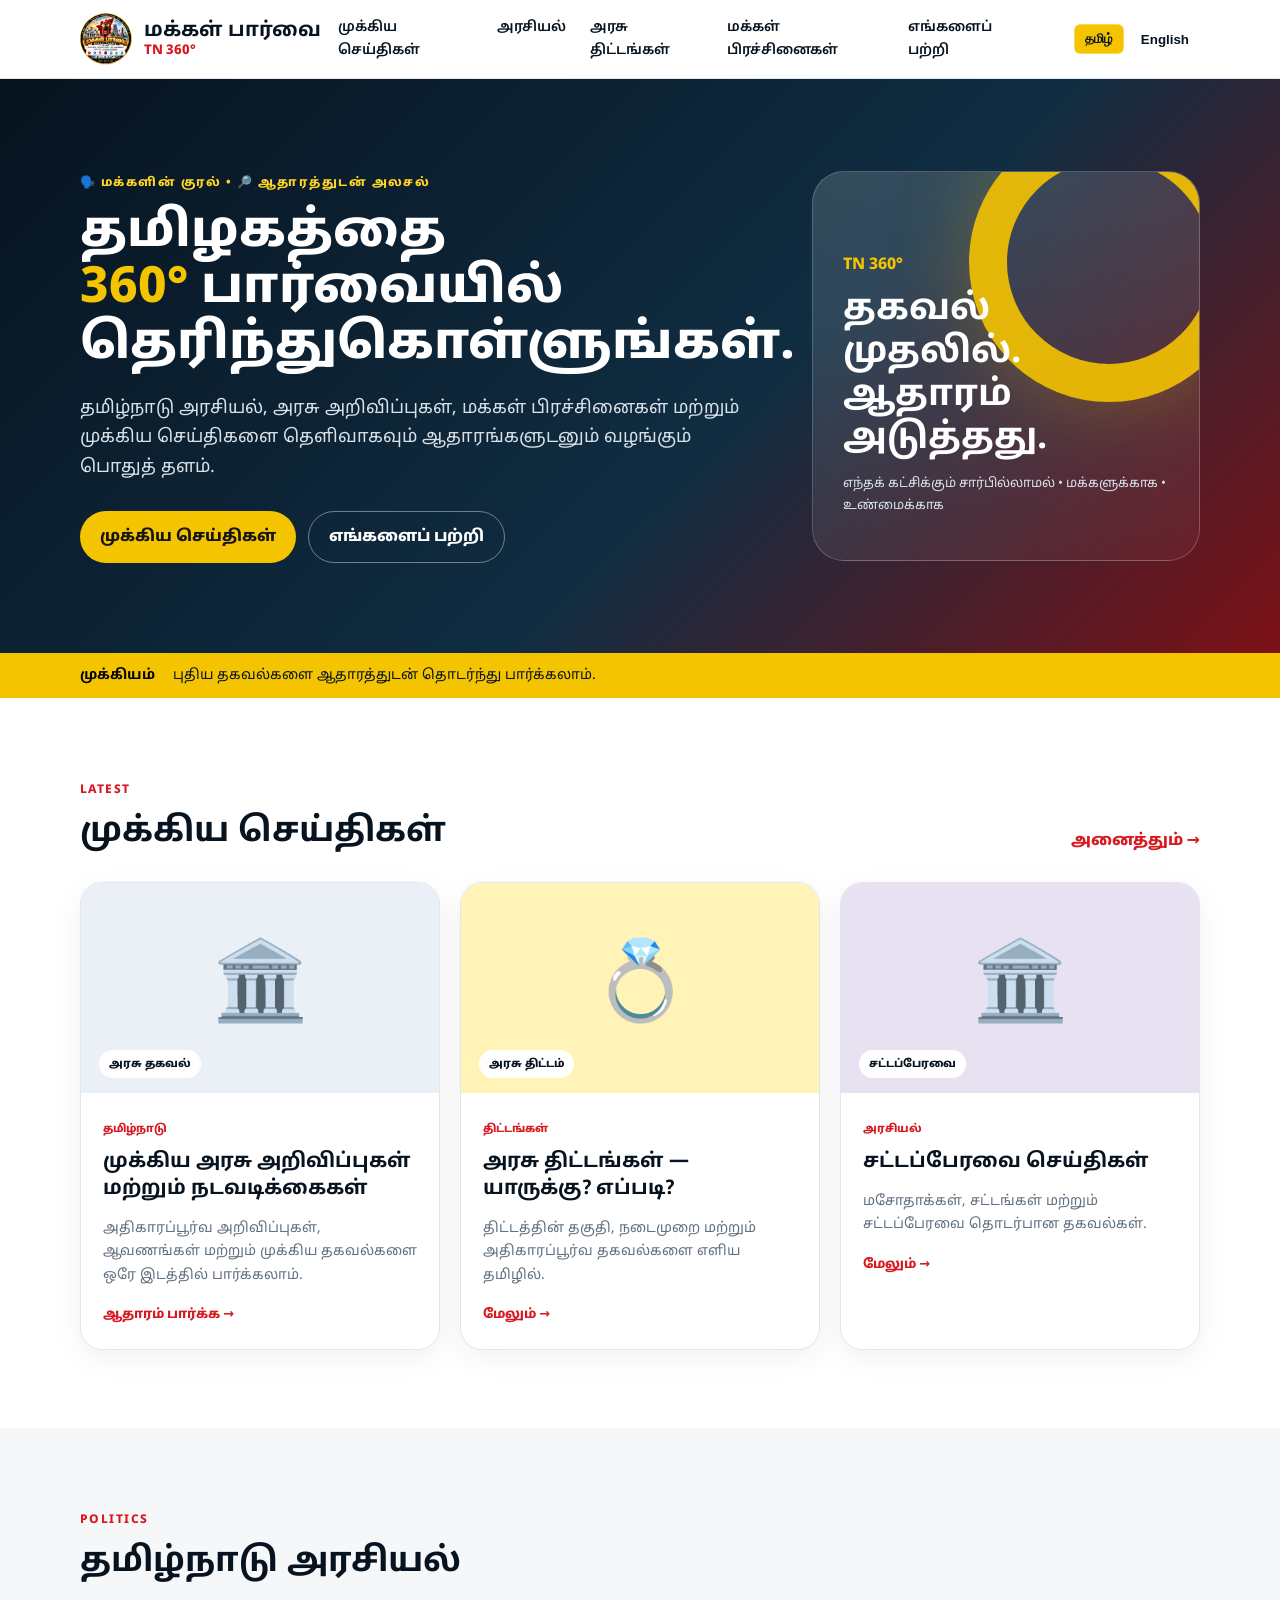
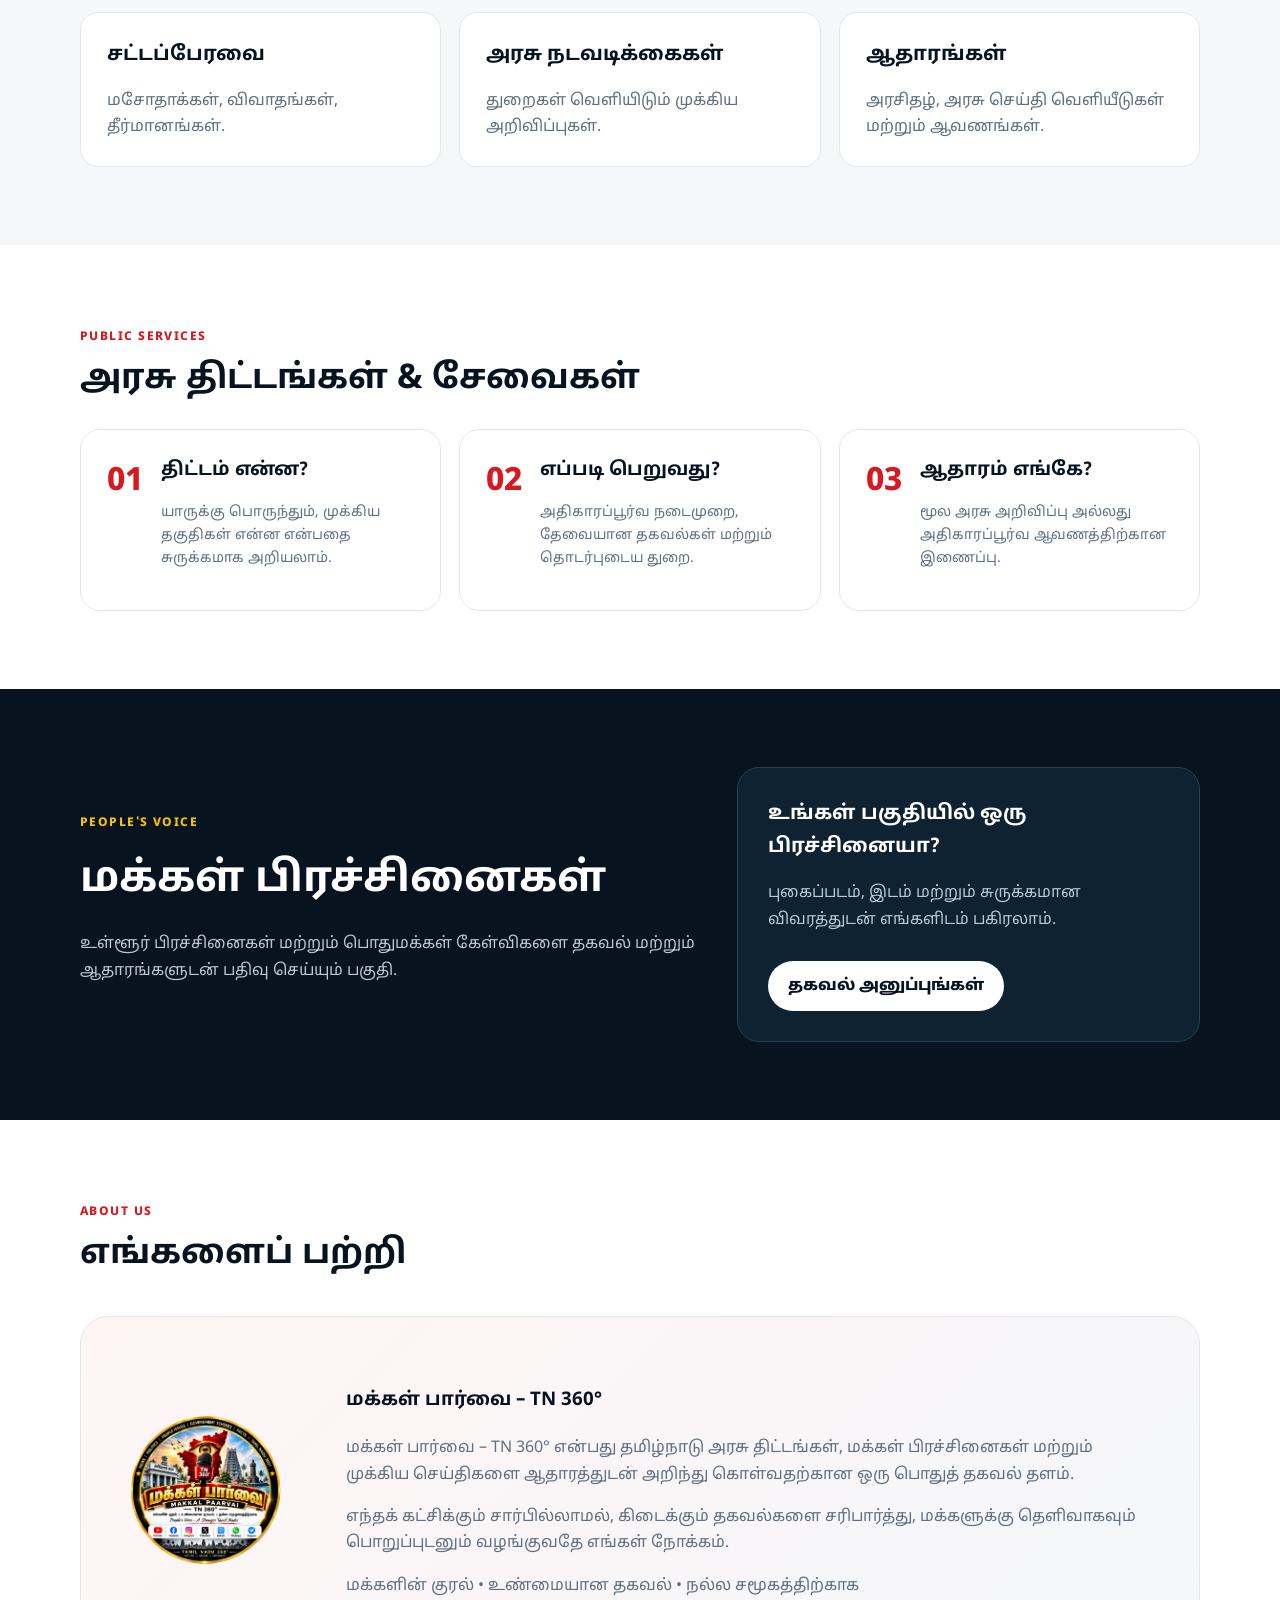
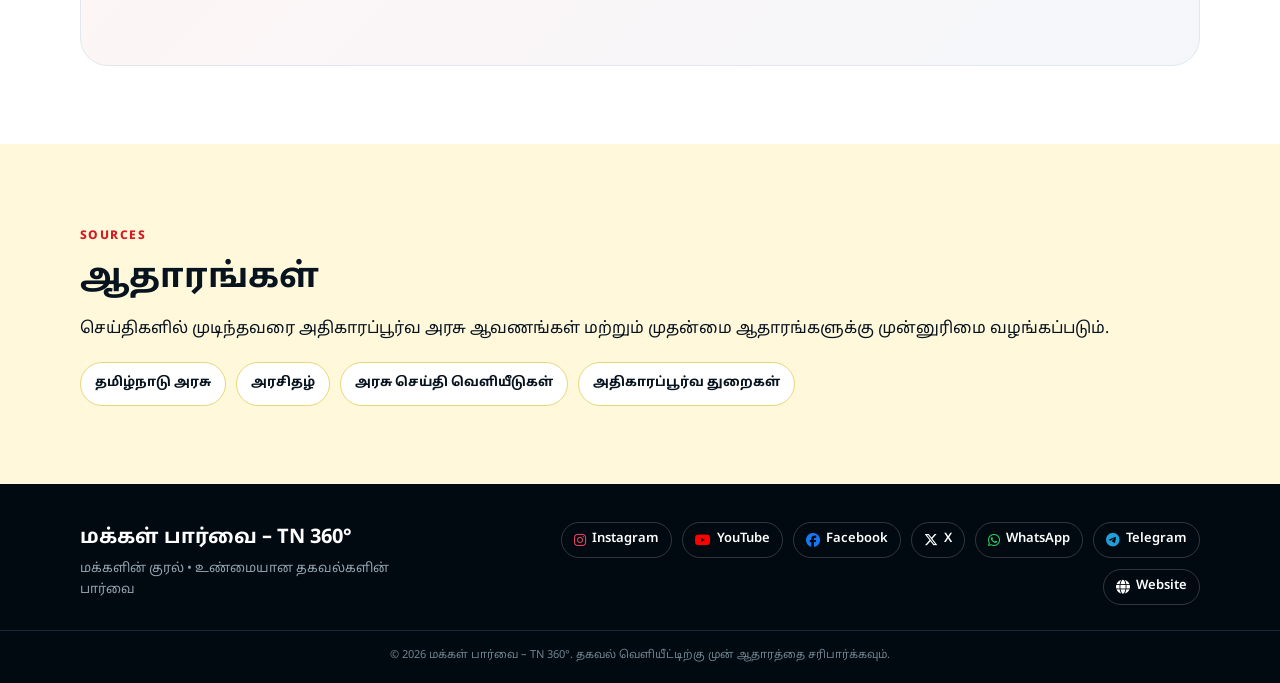
==== index.html @ c92b82b5 "Add website favicon" ====
<!doctype html>
<html lang="ta">
<head>
  <meta charset="utf-8" />
  <meta name="viewport" content="width=device-width, initial-scale=1" />
  <meta name="description" content="மக்கள் பார்வை – TN 360° | தமிழக செய்திகள், அரசு அறிவிப்புகள், மக்கள் பிரச்சினைகள் மற்றும் ஆதாரத்துடன் தகவல்கள்." />
  <title>மக்கள் பார்வை – TN 360°</title>
  <link rel="icon" type="image/png" href="logo.png">
  <meta name="robots" content="index, follow">
<meta name="author" content="மக்கள் பார்வை – TN 360°">
<link rel="canonical" href="https://makkalpaarvaitn360.github.io/">
<meta name="theme-color" content="#07131f">
<meta property="og:type" content="website">
<meta property="og:title" content="மக்கள் பார்வை – TN 360°">
<meta property="og:description" content="தமிழக செய்திகள், அரசு அறிவிப்புகள், மக்கள் பிரச்சினைகள் மற்றும் ஆதாரத்துடன் தகவல்கள்.">
<meta property="og:url" content="https://makkalpaarvaitn360.github.io/">
<meta property="og:image" content="https://makkalpaarvaitn360.github.io/logo.png">

<meta name="twitter:card" content="summary_large_image">
<meta name="twitter:title" content="மக்கள் பார்வை – TN 360°">
<meta name="twitter:description" content="தமிழக செய்திகள், அரசு அறிவிப்புகள், மக்கள் பிரச்சினைகள் மற்றும் ஆதாரத்துடன் தகவல்கள்.">
<meta name="twitter:image" content="https://makkalpaarvaitn360.github.io/logo.png">
  <link rel="preconnect" href="https://fonts.googleapis.com">
  <link rel="preconnect" href="https://fonts.gstatic.com" crossorigin>
  <link href="https://fonts.googleapis.com/css2?family=Noto+Sans+Tamil:wght@400;500;600;700;800&display=swap" rel="stylesheet">
  <link rel="stylesheet" href="style.css" />
  <link rel="stylesheet" href="https://cdnjs.cloudflare.com/ajax/libs/font-awesome/6.7.2/css/all.min.css">
</head>
<body>
<header class="site-header">
  <div class="container nav-wrap">
    <a class="brand" href="#top" aria-label="மக்கள் பார்வை TN 360°">
      <img class="site-logo" src="logo.png" alt="மக்கள் பார்வை TN 360°">
      <div><strong>மக்கள் பார்வை</strong><small>TN 360°</small></div>
    </a>
   
    <nav>
      <a href="#latest">முக்கிய செய்திகள்</a>
      <a href="#politics">அரசியல்</a>
      <a href="#schemes">அரசு திட்டங்கள்</a>
      <a href="#people">மக்கள் பிரச்சினைகள்</a>
      <a href="#about">எங்களைப் பற்றி</a>
    </nav>
    <div class="language-switcher">
<button type="button" class="active" onclick="setLanguage('ta')">தமிழ்</button>
<button type="button" onclick="setLanguage('en')">English</button></div>
  </div>
  <select class="mobile-language-switcher" aria-label="Language" onchange="setLanguage(this.value)">
  <option value="ta">தமிழ்</option>
  <option value="en">English</option>
</select>
  <button class="menu" aria-label="மெனு" onclick="document.body.classList.toggle('menu-open')">☰</button>
  </div>
</header>

<main id="top">
<section class="hero">
  <div class="container hero-grid">
    <div>
      <span class="eyebrow">🗣️ மக்களின் குரல் • 🔎 ஆதாரத்துடன் அலசல்</span>
      <h1><span class="no-break">தமிழகத்தை</span><br><span class="no-break"><em>360°</em> பார்வையில்</span><br><span class="no-break">தெரிந்துகொள்ளுங்கள்.</span></h1>
      <p>தமிழ்நாடு அரசியல், அரசு அறிவிப்புகள், மக்கள் பிரச்சினைகள் மற்றும் முக்கிய செய்திகளை தெளிவாகவும் ஆதாரங்களுடனும் வழங்கும் பொதுத் தளம்.</p>
      <div class="hero-actions"><a class="btn primary" href="#latest">முக்கிய செய்திகள்</a><a class="btn ghost" href="#about">எங்களைப் பற்றி</a></div>
    </div>
    <div class="hero-card">
      <div class="ring"></div>
      <div class="hero-card-content"><span>TN 360°</span><h2>தகவல் முதலில்.<br>ஆதாரம் அடுத்தது.</h2><p>எந்தக் கட்சிக்கும் சார்பில்லாமல் • மக்களுக்காக • உண்மைக்காக</p></div>
    </div>
  </div>
</section>

<section class="ticker"><div class="container"><b>முக்கியம்</b><div id="tickerText">புதிய தகவல்களை ஆதாரத்துடன் தொடர்ந்து பார்க்கலாம்.</div></div></section>

<section id="latest" class="section container">
  <div class="section-head"><div><span class="eyebrow">LATEST</span><h2>முக்கிய செய்திகள்</h2></div><a href="#latest">அனைத்தும் →</a></div>
  <div class="cards">
    <article class="card featured"><div class="thumb gov">🏛️<span>அரசு தகவல்</span></div><div class="card-body"><span class="tag">தமிழ்நாடு</span><h3>முக்கிய அரசு அறிவிப்புகள் மற்றும் நடவடிக்கைகள்</h3><p>அதிகாரப்பூர்வ அறிவிப்புகள், ஆவணங்கள் மற்றும் முக்கிய தகவல்களை ஒரே இடத்தில் பார்க்கலாம்.</p><a href="https://stationeryprinting.tn.gov.in/gazette.php" target="_blank" rel="noopener">ஆதாரம் பார்க்க →</a></div></article>
    <article class="card"><div class="thumb gold">💍<span>அரசு திட்டம்</span></div><div class="card-body"><span class="tag">திட்டங்கள்</span><h3>அரசு திட்டங்கள் — யாருக்கு? எப்படி?</h3><p>திட்டத்தின் தகுதி, நடைமுறை மற்றும் அதிகாரப்பூர்வ தகவல்களை எளிய தமிழில்.</p><a href="#schemes">மேலும் →</a></div></article>
    <article class="card"><div class="thumb assembly">🏛️<span>சட்டப்பேரவை</span></div><div class="card-body"><span class="tag">அரசியல்</span><h3>சட்டப்பேரவை செய்திகள்</h3><p>மசோதாக்கள், சட்டங்கள் மற்றும் சட்டப்பேரவை தொடர்பான தகவல்கள்.</p><a href="#politics">மேலும் →</a></div></article>
  </div>
</section>

<section id="politics" class="section alt"><div class="container">
  <div class="section-head"><div><span class="eyebrow">POLITICS</span><h2>தமிழ்நாடு அரசியல்</h2></div></div>
  <div class="topic-grid"><div><b>சட்டப்பேரவை</b><p>மசோதாக்கள், விவாதங்கள், தீர்மானங்கள்.</p></div><div><b>அரசு நடவடிக்கைகள்</b><p>துறைகள் வெளியிடும் முக்கிய அறிவிப்புகள்.</p></div><div><b>ஆதாரங்கள்</b><p>அரசிதழ், அரசு செய்தி வெளியீடுகள் மற்றும் ஆவணங்கள்.</p></div></div>
</div></section>

<section id="schemes" class="section container">
  <div class="section-head"><div><span class="eyebrow">PUBLIC SERVICES</span><h2>அரசு திட்டங்கள் & சேவைகள்</h2></div></div>
  <div class="scheme-list">
    <div class="scheme"><span>01</span><div><h3>திட்டம் என்ன?</h3><p>யாருக்கு பொருந்தும், முக்கிய தகுதிகள் என்ன என்பதை சுருக்கமாக அறியலாம்.</p></div></div>
    <div class="scheme"><span>02</span><div><h3>எப்படி பெறுவது?</h3><p>அதிகாரப்பூர்வ நடைமுறை, தேவையான தகவல்கள் மற்றும் தொடர்புடைய துறை.</p></div></div>
    <div class="scheme"><span>03</span><div><h3>ஆதாரம் எங்கே?</h3><p>மூல அரசு அறிவிப்பு அல்லது அதிகாரப்பூர்வ ஆவணத்திற்கான இணைப்பு.</p></div></div>
  </div>
</section>

<section id="people" class="section dark"><div class="container people-grid"><div><span class="eyebrow">PEOPLE'S VOICE</span><h2>மக்கள் பிரச்சினைகள்</h2><p>உள்ளூர் பிரச்சினைகள் மற்றும் பொதுமக்கள் கேள்விகளை தகவல் மற்றும் ஆதாரங்களுடன் பதிவு செய்யும் பகுதி.</p></div><div class="contact-card"><b>உங்கள் பகுதியில் ஒரு பிரச்சினையா?</b><p>புகைப்படம், இடம் மற்றும் சுருக்கமான விவரத்துடன் எங்களிடம் பகிரலாம்.</p><a class="btn light" href="mailto:contact@makkalpaarvai.in">தகவல் அனுப்புங்கள்</a></div></div></section>

</section>
  <section id="about" class="section about">
  <div class="container">

    <div class="section-head">
      <div>
        <span class="eyebrow">ABOUT US</span>
        <h2>எங்களைப் பற்றி</h2>
      </div>
    </div>

    <div class="about-box">
      <img src="logo.png"
           alt="மக்கள் பார்வை TN 360°"
           style="width:150px;height:150px;object-fit:contain;border-radius:50%;display:block;">

      <div>
        <h3>மக்கள் பார்வை – TN 360°</h3>

        <p>
          மக்கள் பார்வை – TN 360° என்பது தமிழ்நாடு அரசு திட்டங்கள்,
          மக்கள் பிரச்சினைகள் மற்றும் முக்கிய செய்திகளை ஆதாரத்துடன்
          அறிந்து கொள்வதற்கான ஒரு பொதுத் தகவல் தளம்.
        </p>

        <p>
          எந்தக் கட்சிக்கும் சார்பில்லாமல், கிடைக்கும் தகவல்களை
          சரிபார்த்து, மக்களுக்கு தெளிவாகவும் பொறுப்புடனும்
          வழங்குவதே எங்கள் நோக்கம்.
        </p>

        <p>
          மக்களின் குரல் • உண்மையான தகவல் • நல்ல சமூகத்திற்காக
        </p>
      </div>
    </div>

  </div>
  </section>
<section id="sources" class="section source-section"><div class="container"><span class="eyebrow">SOURCES</span><h2>ஆதாரங்கள்</h2><p>செய்திகளில் முடிந்தவரை அதிகாரப்பூர்வ அரசு ஆவணங்கள் மற்றும் முதன்மை ஆதாரங்களுக்கு முன்னுரிமை வழங்கப்படும்.</p><div class="source-pills"><span>தமிழ்நாடு அரசு</span><span>அரசிதழ்</span><span>அரசு செய்தி வெளியீடுகள்</span><span>அதிகாரப்பூர்வ துறைகள்</span></div></div></section>
</main>

<footer>
  <div class="container footer-grid">
    <div>
      <strong>மக்கள் பார்வை – TN 360°</strong>
      <p>மக்களின் குரல் • உண்மையான தகவல்களின் பார்வை</p>
    </div>

    <div class="social">
  <a href="https://www.instagram.com/makkalpaarvaitn360/" target="_blank" rel="noopener" aria-label="Instagram"><i class="fa-brands fa-instagram"></i><span>Instagram</span></a>
  <a href="https://www.youtube.com/@MakkalPaarvaiTN360" target="_blank" rel="noopener" aria-label="YouTube"><i class="fa-brands fa-youtube"></i><span>YouTube</span></a>
  <a href="https://www.facebook.com/profile.php?id=61594509090727" target="_blank" rel="noopener" aria-label="Facebook"><i class="fa-brands fa-facebook"></i><span>Facebook</span></a>
  <a href="https://x.com/MakkalPaarvaiTN" target="_blank" rel="noopener" aria-label="X"><i class="fa-brands fa-x-twitter"></i><span>X</span></a>
  <a href="https://whatsapp.com/channel/0029VbDKTFdCxoAmaTewLA0a" target="_blank" rel="noopener" aria-label="WhatsApp"><i class="fa-brands fa-whatsapp"></i><span>WhatsApp</span></a>
  <a href="https://t.me/MakkalPaarvaiTN360" target="_blank" rel="noopener" aria-label="Telegram"><i class="fa-brands fa-telegram"></i><span>Telegram</span></a>
  <a href="https://makkalpaarvaitn360.github.io/" target="_blank" rel="noopener" aria-label="Website"><i class="fa-solid fa-globe"></i><span>Website</span></a>
</div>
  </div>

  <div class="copyright">
    © 2026 மக்கள் பார்வை – TN 360°. தகவல் வெளியீட்டிற்கு முன் ஆதாரத்தை சரிபார்க்கவும்.
  </div>
</footer><script src="script.js"></script>
</body>
</html>
---- style.css ----
:root{
  --ink:#07131f;
  --muted:#607080;
  --red:#d71920;
  --gold:#f5c400;
  --paper:#f6f7f9;
  --white:#fff;
  --line:#e3e7eb;
  --radius:22px;
}

*{
  box-sizing:border-box;
}

html{
  scroll-behavior:smooth;
  overflow-x:hidden;
}

body{
  margin:0;
  font-family:'Noto Sans Tamil',system-ui,sans-serif;
  color:var(--ink);
  background:#fff;
  line-height:1.65;
  overflow-x:hidden;
}

img{
  max-width:100%;
  height:auto;
}

a{
  text-decoration:none;
  color:inherit;
}

.container{
  width:min(1120px,92%);
  margin:0 auto;
}

/* ================= HEADER ================= */

.site-header{
  position:sticky;
  top:0;
  z-index:20;
  background:rgba(255,255,255,.96);
  backdrop-filter:blur(12px);
  border-bottom:1px solid var(--line);
}

.nav-wrap{
  min-height:78px;
  display:flex;
  align-items:center;
  justify-content:space-between;
  gap:30px;
}

.brand{
  display:flex;
  align-items:center;
  gap:12px;
  min-width:0;
}

.site-logo{
  width:52px;
  height:52px;
  min-width:52px;
  object-fit:contain;
  display:block;
  border-radius:50%;
}

.brand>div:last-child{
  display:flex;
  flex-direction:column;
  min-width:0;
}

.brand strong{
  font-size:20px;
  line-height:1.2;
  white-space:nowrap;
}

.brand small{
  color:var(--red);
  font-weight:800;
  line-height:1.2;
}

.brand-mark{
  width:52px;
  height:52px;
  flex-shrink:0;
  border-radius:50%;
  background:#fff;
  border:3px solid var(--ink);
  display:flex;
  flex-direction:column;
  justify-content:center;
  align-items:center;
  line-height:1.05;
  position:relative;
  overflow:hidden;
}

.brand-mark:before{
  content:'';
  position:absolute;
  inset:0;
  background:linear-gradient(
    135deg,
    var(--red) 0 42%,
    transparent 42%
  );
}

.brand-mark span,
.brand-mark b{
  position:relative;
  z-index:1;
  font-size:8px;
}

.brand-mark b{
  margin-top:2px;
  font-size:7px;
  color:var(--red);
}

nav{
  display:flex;
  gap:24px;
  font-weight:600;
  font-size:14px;
}

nav a:hover{
  color:var(--red);
}

.menu{
  display:none;
  border:0;
  background:none;
  font-size:28px;
  cursor:pointer;
  padding:4px;
}

/* ================= HERO ================= */

.hero{
  background:
    linear-gradient(
      135deg,
      #07131f 0%,
      #102d42 58%,
      #7d1116 100%
    );
  color:#fff;
  padding:90px 0;
}

.hero-grid{
  display:grid;
  grid-template-columns:minmax(0,1.15fr) minmax(0,.85fr);
  gap:60px;
  align-items:center;
}

.eyebrow{
  display:inline-block;
  font-size:12px;
  letter-spacing:.12em;
  font-weight:800;
  color:var(--red);
  margin-bottom:12px;
}

.hero .eyebrow{
  color:#ffd526;
}

.hero h1{
  font-size:clamp(38px,5.5vw,50px);
  line-height:1.12;
  margin:0 0 20px;
  font-weight:800;
}

.hero h1 em{
  font-style:normal;
  color:var(--gold);
}

.hero p{
  font-size:18px;
  color:#d9e2e9;
  max-width:680px;
}

.hero-actions{
  display:flex;
  gap:12px;
  margin-top:28px;
  flex-wrap:wrap;
}

.btn{
  display:inline-flex;
  align-items:center;
  justify-content:center;
  padding:12px 20px;
  border-radius:999px;
  font-weight:800;
}

.primary{
  background:var(--gold);
  color:#161616;
}

.ghost{
  border:1px solid #6e8190;
}

.light{
  background:#fff;
  color:var(--ink);
}

.hero-card{
  min-height:390px;
  border-radius:32px;
  background:
    linear-gradient(
      160deg,
      rgba(255,255,255,.16),
      rgba(255,255,255,.04)
    );
  border:1px solid rgba(255,255,255,.2);
  display:flex;
  align-items:end;
  padding:30px;
  position:relative;
  overflow:hidden;
}

.ring{
  position:absolute;
  width:280px;
  height:280px;
  border:38px solid rgba(245,196,0,.9);
  border-radius:50%;
  right:-50px;
  top:-50px;
  box-shadow:0 0 80px rgba(245,196,0,.25);
}

.hero-card-content{
  position:relative;
  z-index:1;
}

.hero-card-content span{
  color:var(--gold);
  font-weight:800;
}

.hero-card h2{
  font-size:36px;
  line-height:1.2;
  margin:10px 0;
}

.hero-card p{
  font-size:13px;
}

/* ================= TICKER ================= */

.ticker{
  background:var(--gold);
  font-size:14px;
}

.ticker .container{
  display:flex;
  gap:18px;
  padding:11px 0;
  align-items:center;
}

.ticker b{
  color:#000;
  flex-shrink:0;
}

/* ================= SECTIONS ================= */

.section{
  padding:78px 0;
}

.section-head{
  display:flex;
  justify-content:space-between;
  align-items:end;
  margin-bottom:28px;
  gap:20px;
}

.section-head h2,
.source-section h2{
  font-size:34px;
  line-height:1.2;
  margin:0;
}

.section-head>a{
  font-weight:800;
  color:var(--red);
  flex-shrink:0;
}

/* ================= CARDS ================= */

.cards{
  display:grid;
  grid-template-columns:repeat(3,minmax(0,1fr));
  gap:20px;
}

.card{
  min-width:0;
  border:1px solid var(--line);
  border-radius:var(--radius);
  overflow:hidden;
  background:#fff;
  box-shadow:0 8px 30px rgba(7,19,31,.06);
}

.thumb{
  height:210px;
  display:flex;
  align-items:center;
  justify-content:center;
  font-size:78px;
  position:relative;
}

.thumb span{
  position:absolute;
  left:18px;
  bottom:15px;
  background:#fff;
  padding:5px 10px;
  border-radius:999px;
  font-size:11px;
  font-weight:800;
}

.gov{
  background:#eaf0f5;
}

.gold{
  background:#fff3b8;
}

.assembly{
  background:#e8e1f2;
}

.card-body{
  padding:22px;
}

.tag{
  font-size:11px;
  color:var(--red);
  font-weight:800;
}

.card h3{
  font-size:20px;
  line-height:1.35;
  margin:8px 0;
}

.card p{
  color:var(--muted);
  font-size:14px;
}

.card a{
  color:var(--red);
  font-weight:800;
  font-size:13px;
}

/* ================= POLITICS ================= */

.alt{
  background:var(--paper);
}

.topic-grid{
  display:grid;
  grid-template-columns:repeat(3,minmax(0,1fr));
  gap:18px;
}

.topic-grid>div{
  padding:26px;
  background:#fff;
  border-radius:18px;
  border:1px solid var(--line);
}

.topic-grid b{
  font-size:20px;
}

.topic-grid p{
  color:var(--muted);
  margin-bottom:0;
}

/* ================= SCHEMES ================= */

.scheme-list{
  display:grid;
  grid-template-columns:repeat(3,minmax(0,1fr));
  gap:18px;
}

.scheme{
  padding:26px;
  border:1px solid var(--line);
  border-radius:20px;
  display:flex;
  gap:18px;
  min-width:0;
}

.scheme>span{
  font-size:32px;
  color:var(--red);
  font-weight:800;
  flex-shrink:0;
}

.scheme h3{
  margin:0;
}

.scheme p{
  color:var(--muted);
  font-size:14px;
}

/* ================= PEOPLE ================= */

.dark{
  background:#07131f;
  color:#fff;
}

.people-grid{
  display:grid;
  grid-template-columns:minmax(0,1fr) minmax(0,.75fr);
  gap:40px;
  align-items:center;
}

.dark .eyebrow{
  color:var(--gold);
}

.dark h2{
  font-size:42px;
  margin:0 0 12px;
}

.dark p{
  color:#b9c8d3;
}

.contact-card{
  padding:30px;
  border:1px solid #294152;
  background:#0e2231;
  border-radius:22px;
}

.contact-card b{
  font-size:20px;
}

.contact-card .btn{
  margin-top:12px;
}

/* ================= ABOUT ================= */

.about-box{
  display:grid;
  grid-template-columns:170px minmax(0,1fr);
  gap:45px;
  align-items:center;
  padding:50px;
  border-radius:28px;
  background:linear-gradient(135deg,#fff5f5,#f4f7fa);
  border:1px solid var(--line);
}

.brand-mark.big{
  width:150px;
  height:150px;
}

.brand-mark.big span{
  font-size:18px;
}

.brand-mark.big b{
  font-size:14px;
}

.about h2{
  font-size:34px;
  margin:0 0 12px;
}

.about p{
  color:var(--muted);
}

.principles{
  display:flex;
  gap:10px;
  flex-wrap:wrap;
}

.principles span{
  background:#fff;
  border:1px solid var(--line);
  border-radius:999px;
  padding:7px 12px;
  font-size:12px;
  font-weight:800;
}

/* ================= SOURCES ================= */

.source-section{
  background:#fff8db;
}

.source-pills{
  display:flex;
  gap:10px;
  flex-wrap:wrap;
  margin-top:20px;
}

.source-pills span{
  background:#fff;
  padding:10px 14px;
  border-radius:999px;
  border:1px solid #e9d67b;
  font-size:13px;
  font-weight:700;
}

/* ================= FOOTER ================= */

footer{
  background:#020a11;
  color:#dbe4ea;
  padding:38px 0 18px;
}

.footer-grid{
  display:flex;
  justify-content:space-between;
  gap:20px;
}

.footer-grid strong{
  font-size:20px;
  color:#fff;
}

.footer-grid p{
  margin:4px 0;
  color:#91a2ae;
  font-size:13px;
}

.social{
  display:flex;
  gap:20px;
}

.social a:hover{
  color:var(--gold);
}

.copyright{
  text-align:center;
  border-top:1px solid #1b2b36;
  margin-top:25px;
  padding-top:15px;
  color:#718390;
  font-size:11px;
}

/* ================= TABLET ================= */

@media(max-width:900px){

  .nav-wrap{
    min-height:72px;
  }

  nav{
    display:none;
    position:absolute;
    left:4%;
    right:4%;
    top:72px;
    background:#fff;
    padding:18px;
    border:1px solid var(--line);
    border-radius:16px;
    box-shadow:0 12px 30px rgba(0,0,0,.12);
    flex-direction:column;
    gap:14px;
  }

  .menu{
    display:block;
  }

  .menu-open nav{
    display:flex;
  }

  .hero{
    padding:65px 0;
  }

  .hero-grid{
    grid-template-columns:1fr;
    gap:35px;
  }

  .hero-card{
    min-height:320px;
  }

  .cards,
  .topic-grid,
  .scheme-list{
    grid-template-columns:repeat(2,minmax(0,1fr));
  }

  .people-grid{
    grid-template-columns:1fr;
  }
}

/* ================= MOBILE ================= */

@media(max-width:600px){

  .container{
    width:calc(100% - 28px);
    max-width:none;
  }

  .nav-wrap{
    min-height:68px;
    gap:10px;
  }

  .site-logo{
    width:46px;
    height:46px;
    min-width:46px;
  }

  .brand{
    gap:9px;
    min-width:0;
  }

  .brand strong{
    font-size:17px;
  }

  .brand small{
    font-size:11px;
  }

  .menu{
    font-size:26px;
  }

  nav{
    top:68px;
    left:14px;
    right:14px;
  }

  .hero{
    padding:48px 0;
  }

  .hero-grid{
    gap:30px;
  }

  .hero h1{
    font-size:38px;
    line-height:1.15;
  }

  .hero p{
    font-size:16px;
  }

  .hero-actions{
    width:100%;
    flex-direction:column;
    align-items:stretch;
  }

  .hero-actions .btn{
    width:100%;
  }

  .hero-card{
    min-height:280px;
    padding:24px;
    border-radius:24px;
  }

  .hero-card h2{
    font-size:29px;
  }

  .ring{
    width:210px;
    height:210px;
    border-width:28px;
    right:-60px;
    top:-60px;
  }

  .ticker .container{
    gap:10px;
    flex-wrap:wrap;
    padding:10px 0;
  }

  .section{
    padding:55px 0;
  }

  .section-head{
    align-items:flex-start;
    flex-direction:column;
    gap:8px;
    margin-bottom:22px;
  }

  .section-head h2,
  .source-section h2{
    font-size:28px;
  }

  .cards,
  .topic-grid,
  .scheme-list{
    grid-template-columns:1fr;
  }

  .thumb{
    height:190px;
    font-size:65px;
  }

  .card-body{
    padding:20px;
  }

  .card h3{
    font-size:19px;
  }

  .scheme{
    padding:22px;
  }

  .dark h2{
    font-size:34px;
  }

  .contact-card{
    padding:24px;
  }

  .about-box{
    grid-template-columns:1fr;
    gap:25px;
    padding:28px 22px;
  }

  .brand-mark.big{
    width:130px;
    height:130px;
    margin:0 auto;
  }

  .about h2{
    font-size:28px;
  }

  .footer-grid{
    flex-direction:column;
  }

  .social{
    flex-wrap:wrap;
  }
}
/* FINAL MOBILE TEXT FIX */

@media(max-width:600px){

  .hero,
  .hero-grid,
  .hero-card,
  .hero-card-content,
  .section,
  .card,
  .card-body,
  .about-box,
  .people-grid{
    min-width:0;
    max-width:100%;
  }

  .hero h1,
  .hero p,
  .hero-card h2,
  .hero-card p,
  .card h3,
  .card p,
  .about h2,
  .about p,
  .dark h2,
  .dark p{
    overflow-wrap:anywhere;
    word-break:break-word;
  } 
  .hero h1{
  word-break:keep-all;
  overflow-wrap:normal;
  }

  .hero h1{
  font-size:26px;
  line-height:1.18;
  }

  .hero p{
    font-size:16px;
    line-height:1.7;
  }

  .hero-card h2{
    font-size:28px;
    line-height:1.25;
  }

  .hero-card p{
    font-size:14px;
    line-height:1.6;
  }

  .hero-card{
    overflow:hidden;
  }

  .btn{
    max-width:100%;
    white-space:normal;
    text-align:center;
  }
  .hero-grid{
  grid-template-columns:1fr !important;
  gap:24px;
}

.hero-card{
  width:100%;
  max-width:100%;
}

.hero-card-content{
  width:100%;
  max-width:100%;
}
    }
/* HERO HEADING OVERFLOW FIX */

.hero-grid{
  min-width:0;
  grid-template-columns:minmax(0, 1.3fr) minmax(0, 0.75fr);
}

.hero-grid > div{
  min-width:0;
  max-width:100%;
}

.hero h1{
  width:100%;
  max-width:100%;
  overflow-wrap:normal;
word-break:keep-all;
}
/* SOCIAL ICON FOOTER */

.social{
  display:flex;
  align-items:center;
  justify-content:flex-end;
  gap:10px;
  flex-wrap:wrap;
}

.social a{
  display:inline-flex;
  align-items:center;
  justify-content:center;
  min-height:36px;
  padding:0 12px;
  border:1px solid rgba(255,255,255,.18);
  border-radius:999px;
  color:#fff;
  text-decoration:none;
  font-size:13px;
  font-weight:600;
  white-space:nowrap;
  transition:.2s ease;
}
.social a i{
  margin-right:6px;
  font-size:14px;
}

.social a:nth-child(1) i{
  color:#E4405F;
}

.social a:nth-child(2) i{
  color:#FF0000;
}

.social a:nth-child(3) i{
  color:#1877F2;
}

.social a:nth-child(4) i{
  color:#ffffff;
}

.social a:nth-child(5) i{
  color:#25D366;
}

.social a:nth-child(6) i{
  color:#229ED9;
}

.social a:nth-child(7) i{
  color:#ffffff;
}

.social a:hover{
  transform:translateY(-2px);
  border-color:#f5c400;
}

@media(max-width:600px){
  .social{
    justify-content:flex-start;
    margin-top:14px;
  }

  .social a{
  min-height:34px;
  padding:0 10px;
  font-size:12px;
}
}
.no-break{
  white-space:nowrap;
}
/* SMALL DESKTOP / MOBILE DESKTOP VIEW */
@media (min-width:901px) and (max-width:1100px){
  .hero-grid{
    grid-template-columns:minmax(0,1.3fr) minmax(0,0.75fr);
    gap:30px;
  }

  .hero h1{
    font-size:38px;
    line-height:1.12;
  }
}
.language-switcher{
  display:flex;
  gap:6px;
  margin-left:16px;
}

.language-switcher button{
  border:1px solid rgba(255,255,255,.35);
  background:transparent;
  color:#07131f;
  padding:6px 10px;
  border-radius:6px;
  cursor:pointer;
  font-weight:600;
}

.language-switcher button.active{
  background:#f5c400;
  color:#07131f;
}
/* ================= MOBILE HEADER FIX ================= */

@media (max-width:600px){

  .nav-wrap{
    display:grid;
    grid-template-columns:minmax(0,1fr) auto auto;
    align-items:center;
    gap:8px;
    flex-wrap:nowrap;
  }

  .brand{
    min-width:0;
    width:100%;
  }

  .brand > div:last-child{
    min-width:0;
    overflow:hidden;
  }

  .brand strong{
    font-size:16px;
    white-space:nowrap;
  }

  .brand small{
    font-size:10px;
  }

  .language-switcher{
    display:flex;
    flex:0 0 auto;
    margin-left:0;
    gap:4px;
    white-space:nowrap;
  }

  .language-switcher button{
    flex:0 0 auto;
    padding:6px 8px;
    white-space:nowrap;
  }

  .menu{
    display:block;
    flex:0 0 auto;
    margin-left:0;
    padding:4px;
    line-height:1;
    position:relative;
    z-index:2;
  }
}
/* Mobile language selector */

.mobile-language-switcher{
  display:none;
}

@media (max-width:600px){

  .language-switcher{
    display:none;
  }

  .mobile-language-switcher{
    display:block;
    flex:0 0 auto;
    width:auto;
    min-width:72px;
    padding:7px 8px;
    border:1px solid #ddd;
    border-radius:10px;
    background:#fff;
    color:#07131f;
    font-family:inherit;
    font-size:15px;
    font-weight:600;
  }

}
/* Mobile header final alignment */
@media (max-width:600px){

  .nav-wrap{
    position:relative;
    display:flex;
    align-items:center;
    min-height:90px;
  }

  .brand{
    width:auto;
    flex:1;
  }

  .mobile-language-switcher{
    position:absolute;
    right:55px;
    top:50%;
    transform:translateY(-50%);
    margin:0;
  }

  .menu{
    position:absolute;
    right:10px;
    top:50%;
    transform:translateY(-50%);
    margin:0;
  }

}
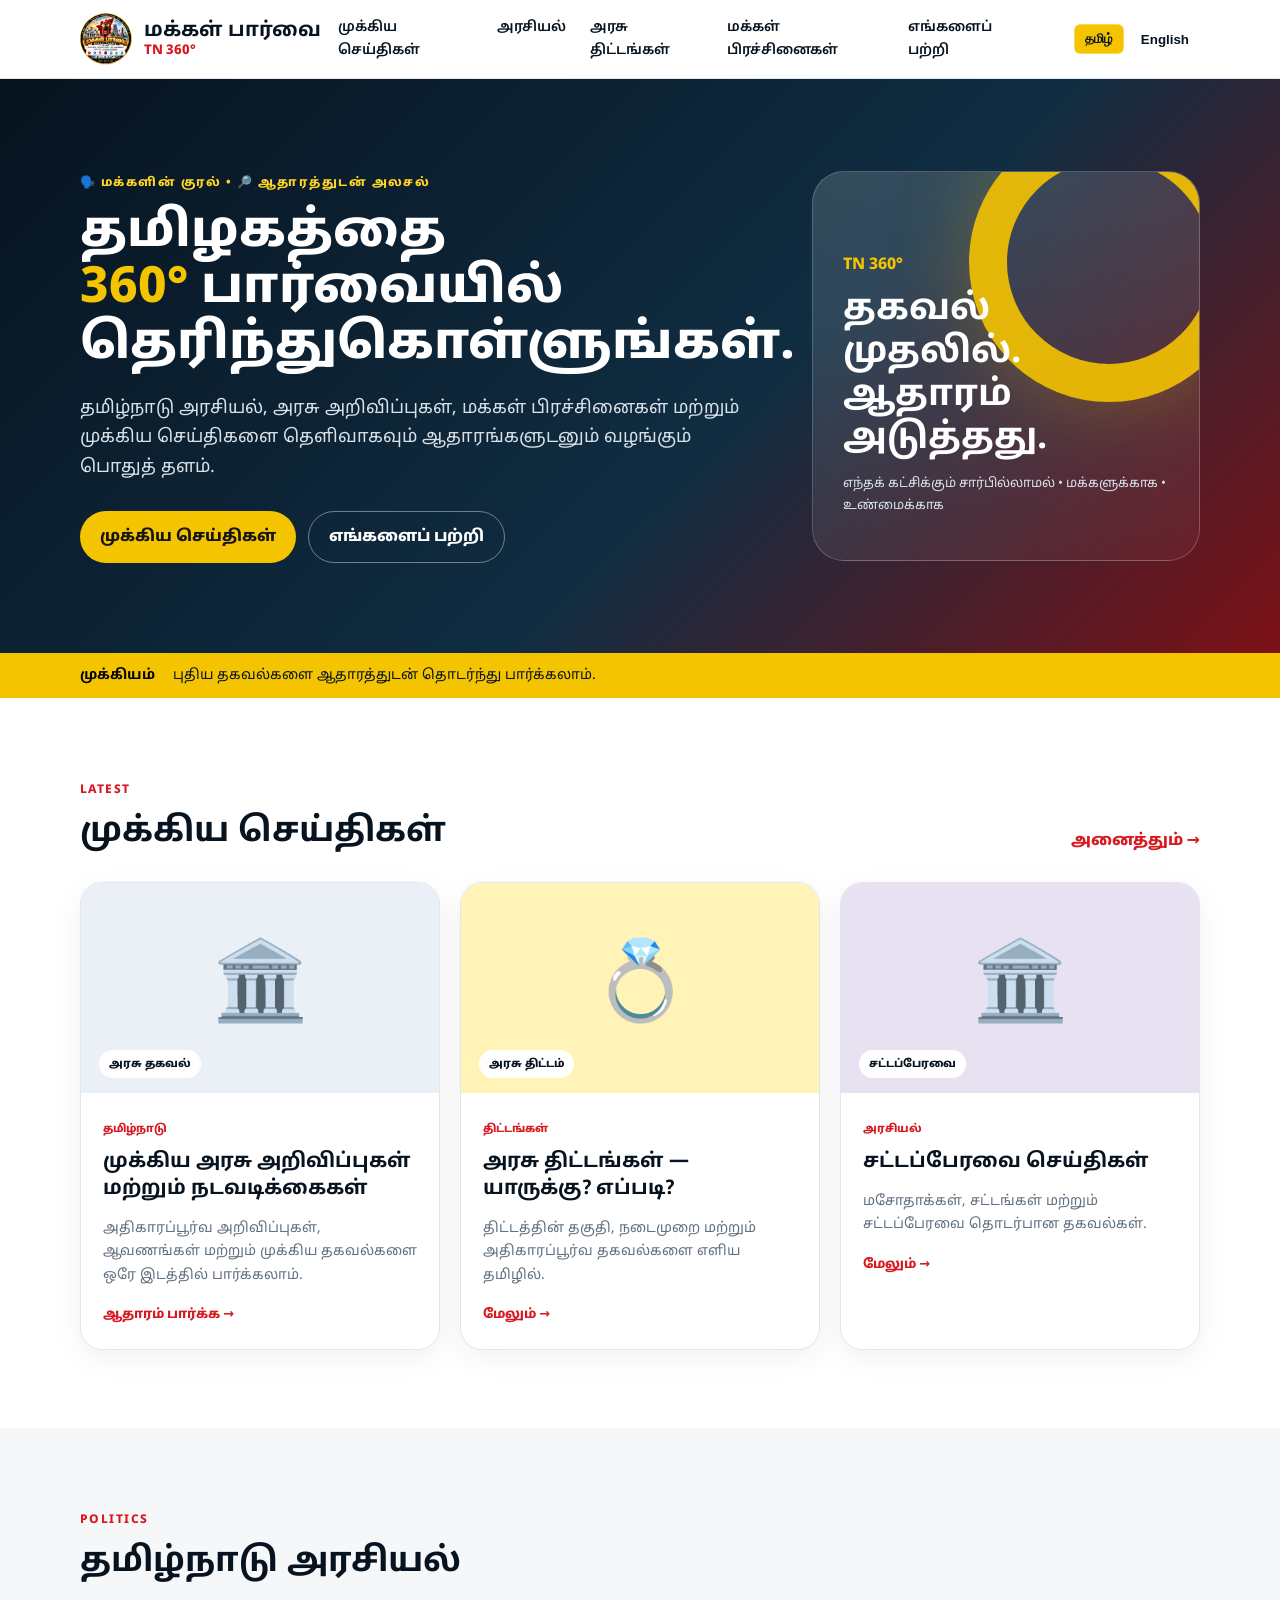
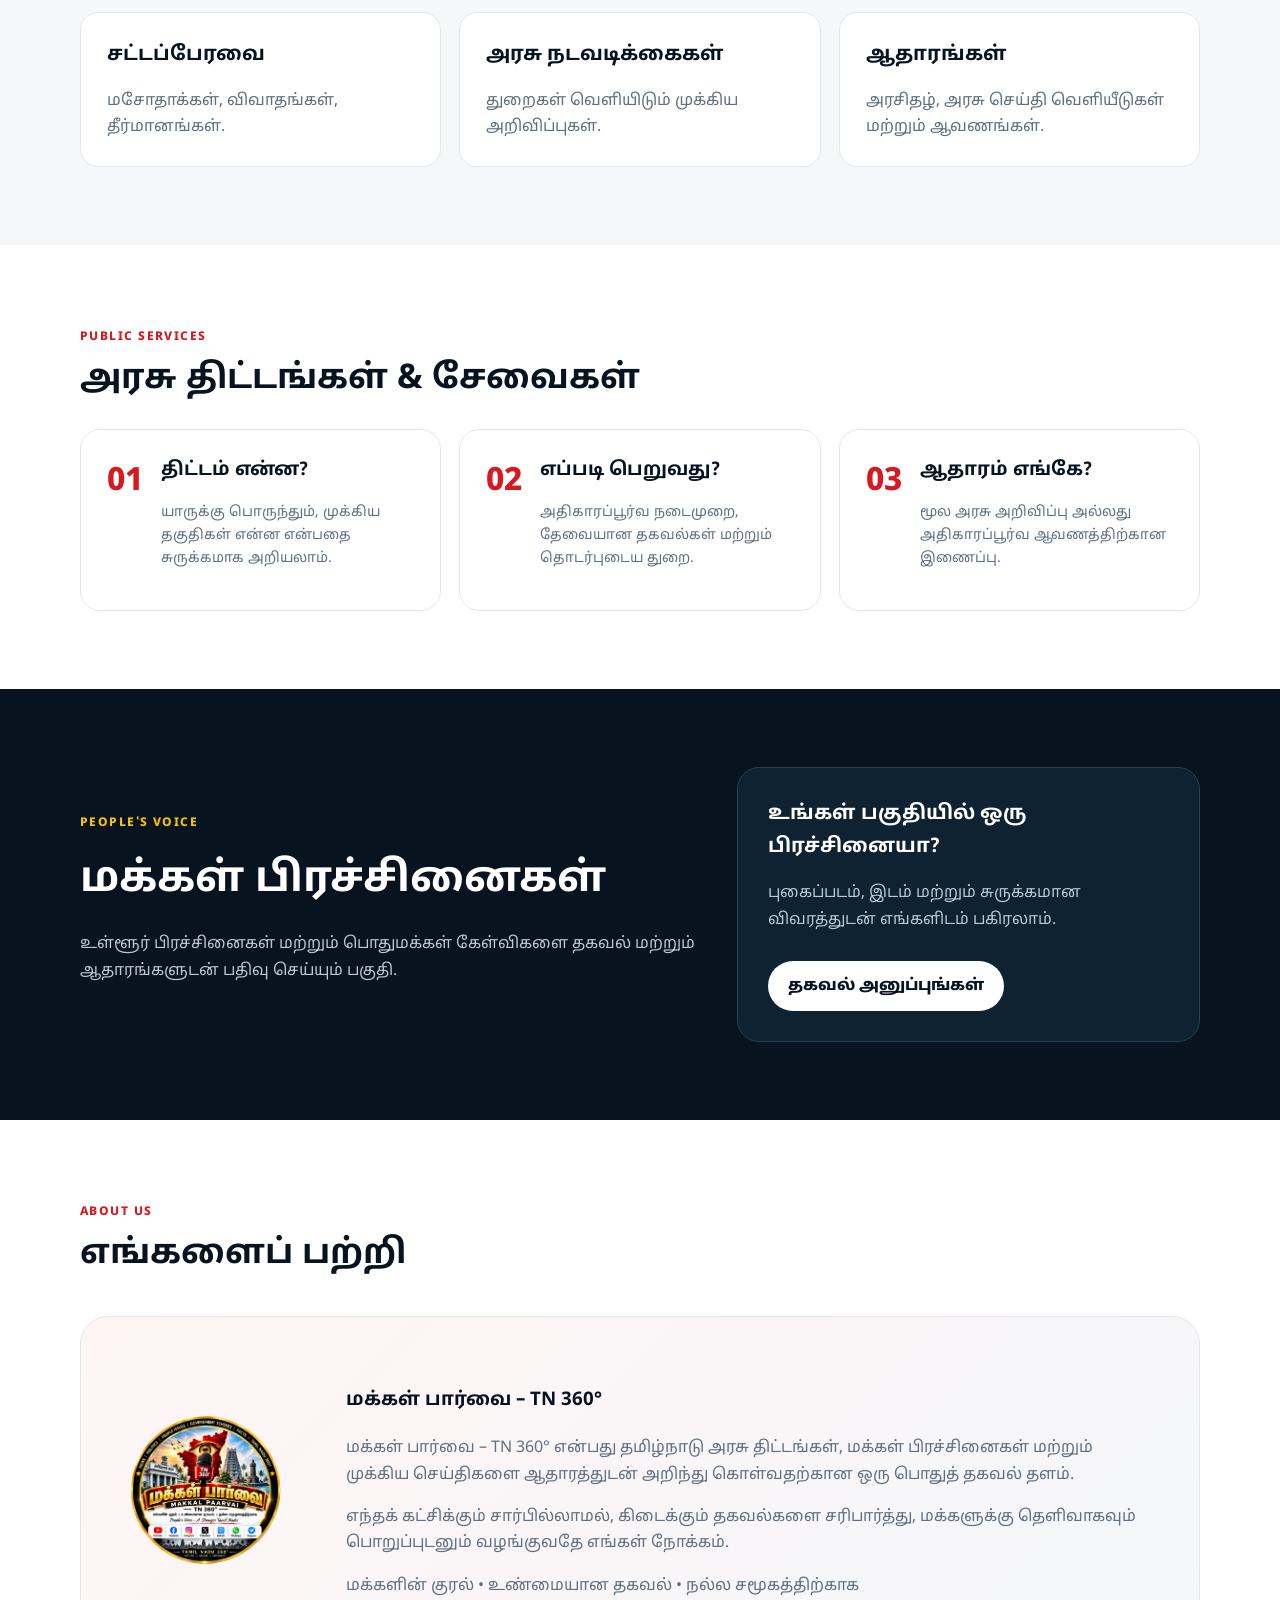
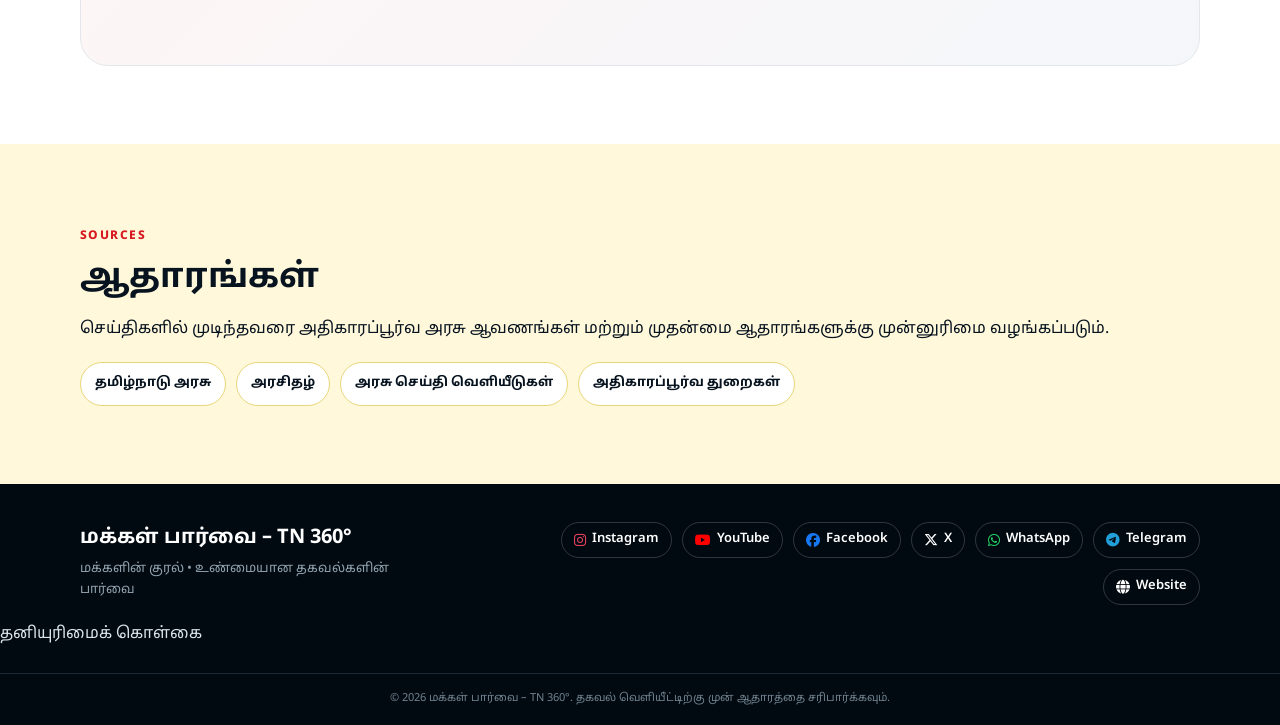
==== commit b00a29a2: "Add Privacy Policy link to footer" ====
--- a/index.html
+++ b/index.html
@@ -155,7 +155,9 @@
   <a href="https://makkalpaarvaitn360.github.io/" target="_blank" rel="noopener" aria-label="Website"><i class="fa-solid fa-globe"></i><span>Website</span></a>
 </div>
   </div>
-
+<p>
+  <a href="privacy-policy.html">தனியுரிமைக் கொள்கை</a>
+</p>
   <div class="copyright">
     © 2026 மக்கள் பார்வை – TN 360°. தகவல் வெளியீட்டிற்கு முன் ஆதாரத்தை சரிபார்க்கவும்.
   </div>
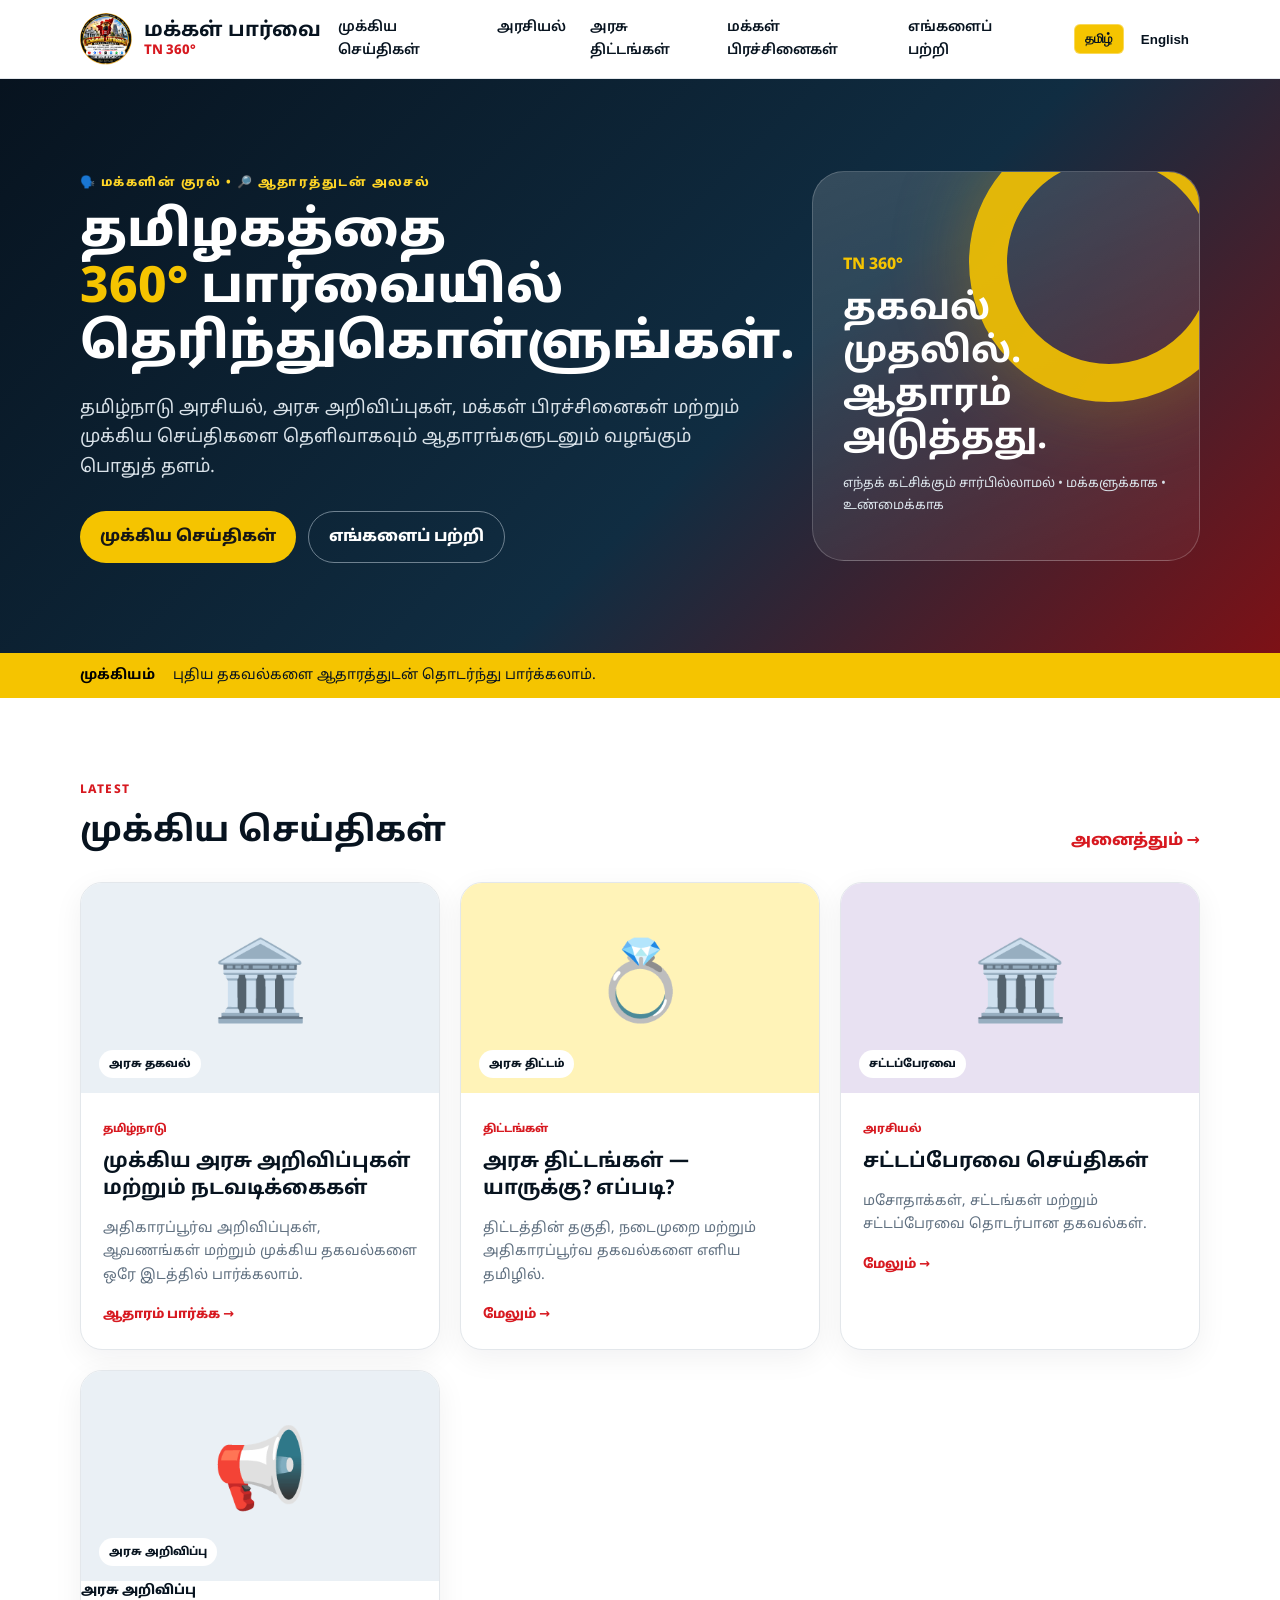
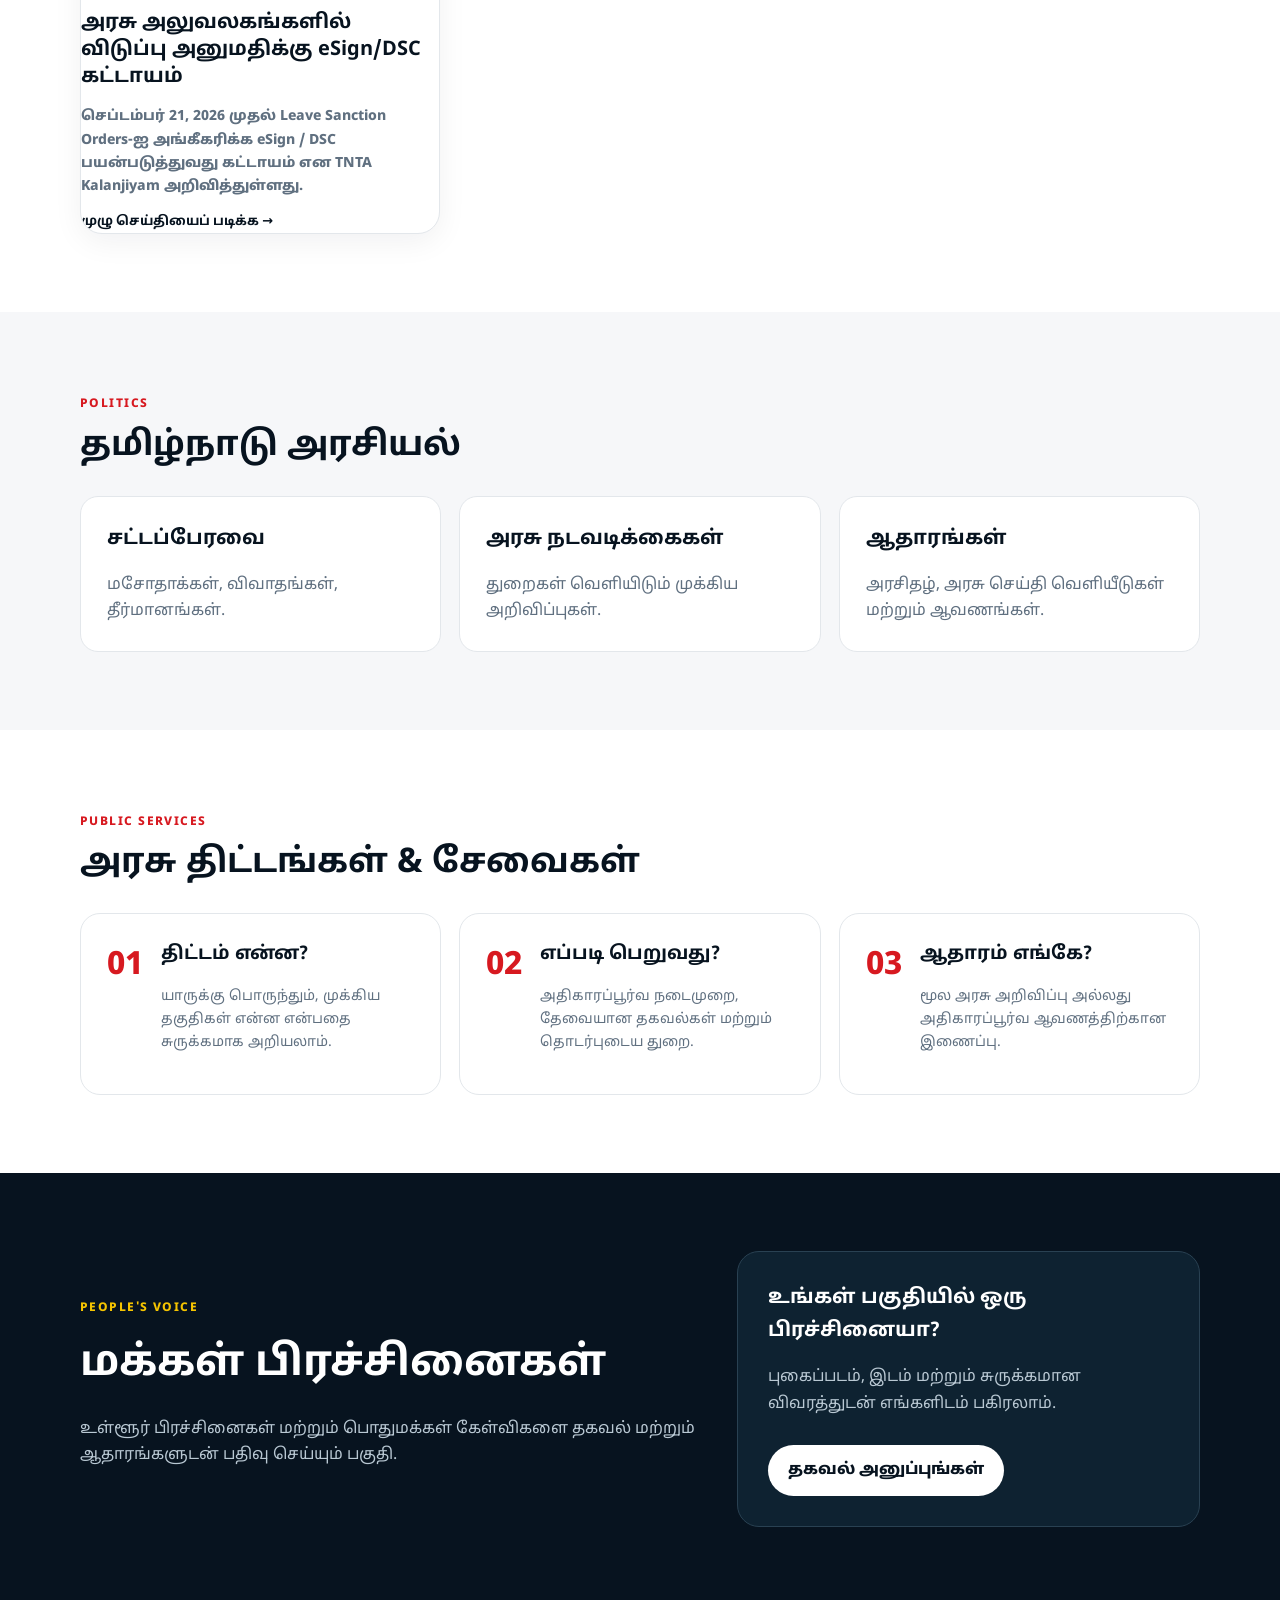
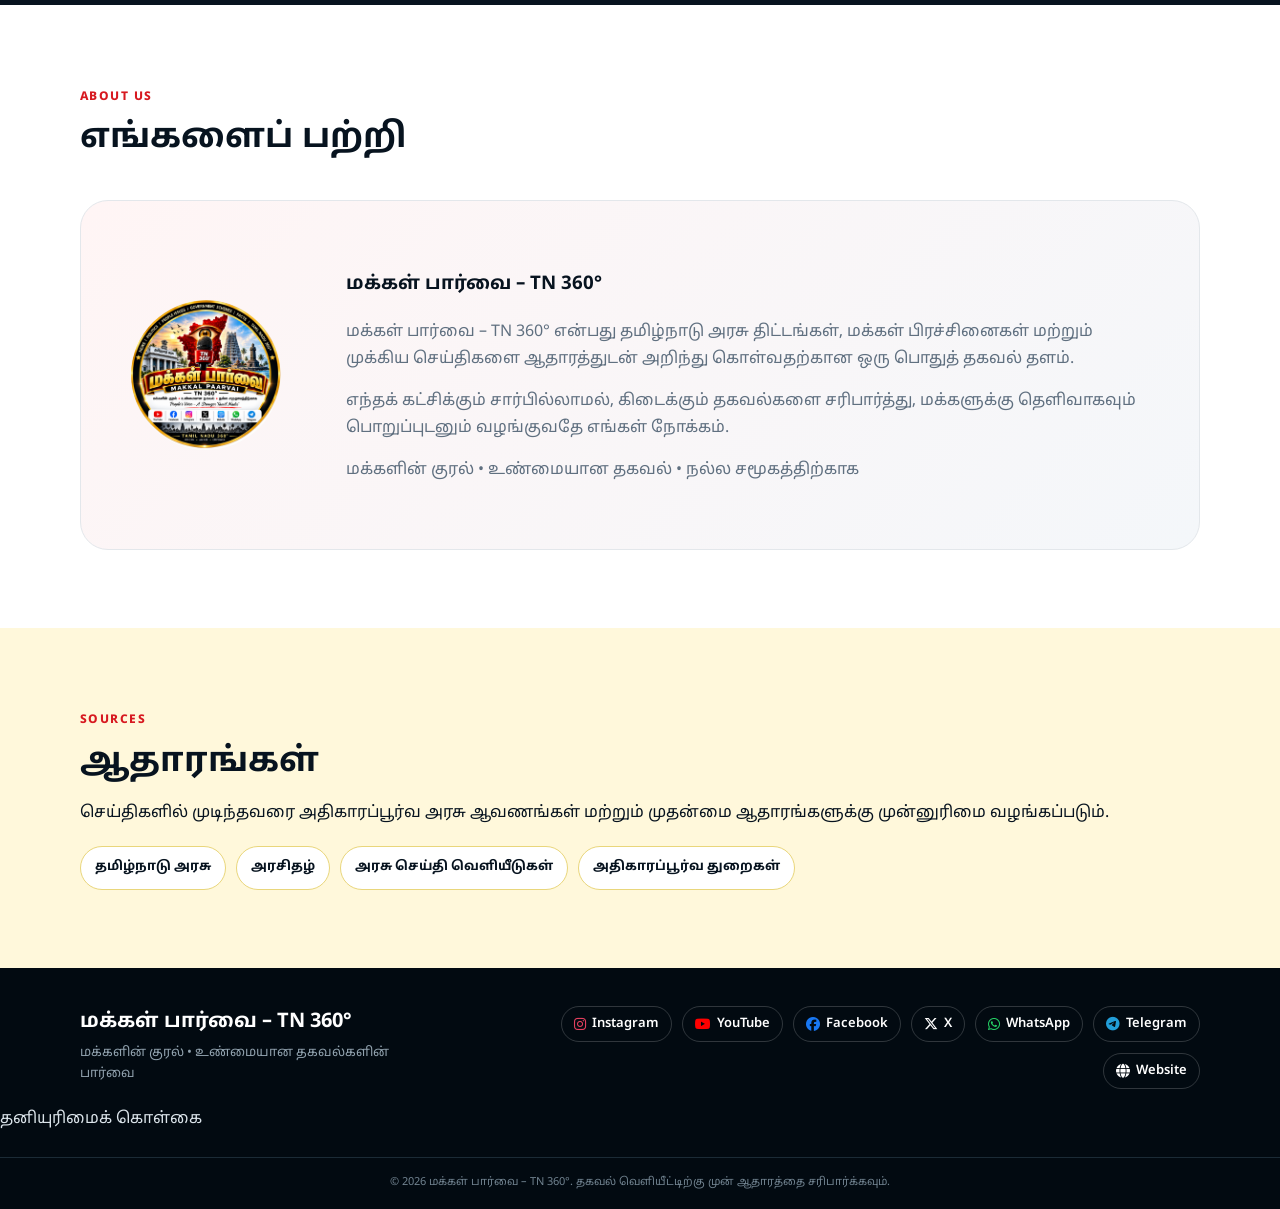
==== commit 508ee329: "Add first news card to homepage" ====
--- a/index.html
+++ b/index.html
@@ -8,18 +8,18 @@
   <link rel="icon" type="image/png" href="logo.png">
   <meta name="robots" content="index, follow">
 <meta name="author" content="மக்கள் பார்வை – TN 360°">
-<link rel="canonical" href="https://makkalpaarvaitn360.github.io/">
+<link rel="canonical" href="https://makkalpaarvaitn360.in/">
 <meta name="theme-color" content="#07131f">
 <meta property="og:type" content="website">
 <meta property="og:title" content="மக்கள் பார்வை – TN 360°">
 <meta property="og:description" content="தமிழக செய்திகள், அரசு அறிவிப்புகள், மக்கள் பிரச்சினைகள் மற்றும் ஆதாரத்துடன் தகவல்கள்.">
-<meta property="og:url" content="https://makkalpaarvaitn360.github.io/">
-<meta property="og:image" content="https://makkalpaarvaitn360.github.io/logo.png">
+<meta property="og:url" content="https://makkalpaarvaitn360.in/">
+<meta property="og:image" content="https://makkalpaarvaitn360.in/logo.png">
 
 <meta name="twitter:card" content="summary_large_image">
 <meta name="twitter:title" content="மக்கள் பார்வை – TN 360°">
 <meta name="twitter:description" content="தமிழக செய்திகள், அரசு அறிவிப்புகள், மக்கள் பிரச்சினைகள் மற்றும் ஆதாரத்துடன் தகவல்கள்.">
-<meta name="twitter:image" content="https://makkalpaarvaitn360.github.io/logo.png">
+<meta name="twitter:image" content="https://makkalpaarvaitn360.in/logo.png">
   <link rel="preconnect" href="https://fonts.googleapis.com">
   <link rel="preconnect" href="https://fonts.gstatic.com" crossorigin>
   <link href="https://fonts.googleapis.com/css2?family=Noto+Sans+Tamil:wght@400;500;600;700;800&display=swap" rel="stylesheet">
@@ -77,6 +77,33 @@
     <article class="card featured"><div class="thumb gov">🏛️<span>அரசு தகவல்</span></div><div class="card-body"><span class="tag">தமிழ்நாடு</span><h3>முக்கிய அரசு அறிவிப்புகள் மற்றும் நடவடிக்கைகள்</h3><p>அதிகாரப்பூர்வ அறிவிப்புகள், ஆவணங்கள் மற்றும் முக்கிய தகவல்களை ஒரே இடத்தில் பார்க்கலாம்.</p><a href="https://stationeryprinting.tn.gov.in/gazette.php" target="_blank" rel="noopener">ஆதாரம் பார்க்க →</a></div></article>
     <article class="card"><div class="thumb gold">💍<span>அரசு திட்டம்</span></div><div class="card-body"><span class="tag">திட்டங்கள்</span><h3>அரசு திட்டங்கள் — யாருக்கு? எப்படி?</h3><p>திட்டத்தின் தகுதி, நடைமுறை மற்றும் அதிகாரப்பூர்வ தகவல்களை எளிய தமிழில்.</p><a href="#schemes">மேலும் →</a></div></article>
     <article class="card"><div class="thumb assembly">🏛️<span>சட்டப்பேரவை</span></div><div class="card-body"><span class="tag">அரசியல்</span><h3>சட்டப்பேரவை செய்திகள்</h3><p>மசோதாக்கள், சட்டங்கள் மற்றும் சட்டப்பேரவை தொடர்பான தகவல்கள்.</p><a href="#politics">மேலும் →</a></div></article>
+    <article class="card">
+  <a href="https://makkalpaarvaitn360.in/news/first-news.html" style="text-decoration:none;color:inherit;display:block;">
+    
+    <div class="thumb gov">
+      📢 <span>அரசு அறிவிப்பு</span>
+    </div>
+
+    <div>
+      <span>அரசு அறிவிப்பு</span>
+
+      <h3>
+        அரசு அலுவலகங்களில் விடுப்பு அனுமதிக்கு eSign/DSC கட்டாயம்
+      </h3>
+
+      <p>
+        செப்டம்பர் 21, 2026 முதல் Leave Sanction Orders-ஐ
+        அங்கீகரிக்க eSign / DSC பயன்படுத்துவது கட்டாயம் என
+        TNTA Kalanjiyam அறிவித்துள்ளது.
+      </p>
+
+      <strong>
+        முழு செய்தியைப் படிக்க →
+      </strong>
+    </div>
+
+  </a>
+</article>
   </div>
 </section>
 
@@ -94,7 +121,7 @@
   </div>
 </section>
 
-<section id="people" class="section dark"><div class="container people-grid"><div><span class="eyebrow">PEOPLE'S VOICE</span><h2>மக்கள் பிரச்சினைகள்</h2><p>உள்ளூர் பிரச்சினைகள் மற்றும் பொதுமக்கள் கேள்விகளை தகவல் மற்றும் ஆதாரங்களுடன் பதிவு செய்யும் பகுதி.</p></div><div class="contact-card"><b>உங்கள் பகுதியில் ஒரு பிரச்சினையா?</b><p>புகைப்படம், இடம் மற்றும் சுருக்கமான விவரத்துடன் எங்களிடம் பகிரலாம்.</p><a class="btn light" href="mailto:contact@makkalpaarvai.in">தகவல் அனுப்புங்கள்</a></div></div></section>
+<section id="people" class="section dark"><div class="container people-grid"><div><span class="eyebrow">PEOPLE'S VOICE</span><h2>மக்கள் பிரச்சினைகள்</h2><p>உள்ளூர் பிரச்சினைகள் மற்றும் பொதுமக்கள் கேள்விகளை தகவல் மற்றும் ஆதாரங்களுடன் பதிவு செய்யும் பகுதி.</p></div><div class="contact-card"><b>உங்கள் பகுதியில் ஒரு பிரச்சினையா?</b><p>புகைப்படம், இடம் மற்றும் சுருக்கமான விவரத்துடன் எங்களிடம் பகிரலாம்.</p><a class="btn light" href="mailto:makkalpaarvai.tn360@gmail.com">தகவல் அனுப்புங்கள்</a>
 
 </section>
   <section id="about" class="section about">
@@ -152,7 +179,7 @@
   <a href="https://x.com/MakkalPaarvaiTN" target="_blank" rel="noopener" aria-label="X"><i class="fa-brands fa-x-twitter"></i><span>X</span></a>
   <a href="https://whatsapp.com/channel/0029VbDKTFdCxoAmaTewLA0a" target="_blank" rel="noopener" aria-label="WhatsApp"><i class="fa-brands fa-whatsapp"></i><span>WhatsApp</span></a>
   <a href="https://t.me/MakkalPaarvaiTN360" target="_blank" rel="noopener" aria-label="Telegram"><i class="fa-brands fa-telegram"></i><span>Telegram</span></a>
-  <a href="https://makkalpaarvaitn360.github.io/" target="_blank" rel="noopener" aria-label="Website"><i class="fa-solid fa-globe"></i><span>Website</span></a>
+  <a href="https://makkalpaarvaitn360.in/" target="_blank" rel="noopener" aria-label="Website"><i class="fa-solid fa-globe"></i><span>Website</span></a>
 </div>
   </div>
 <p>
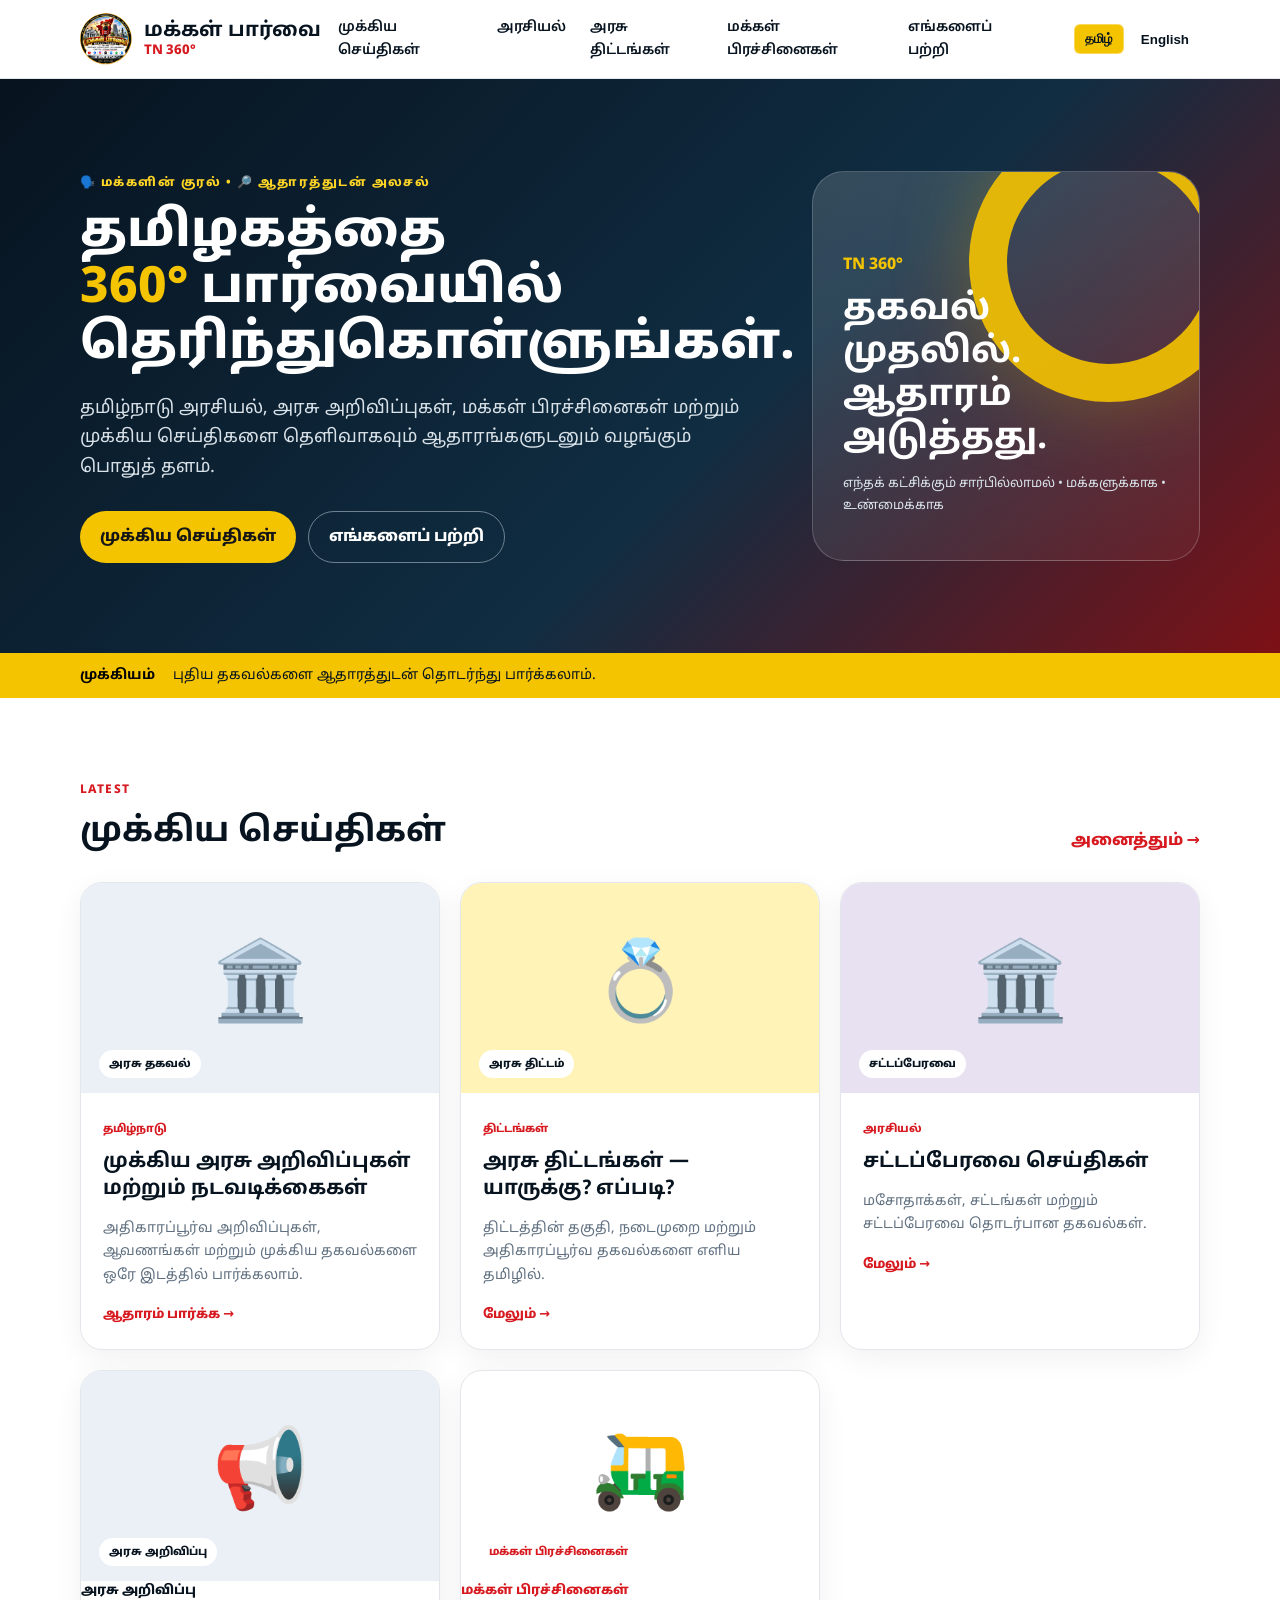
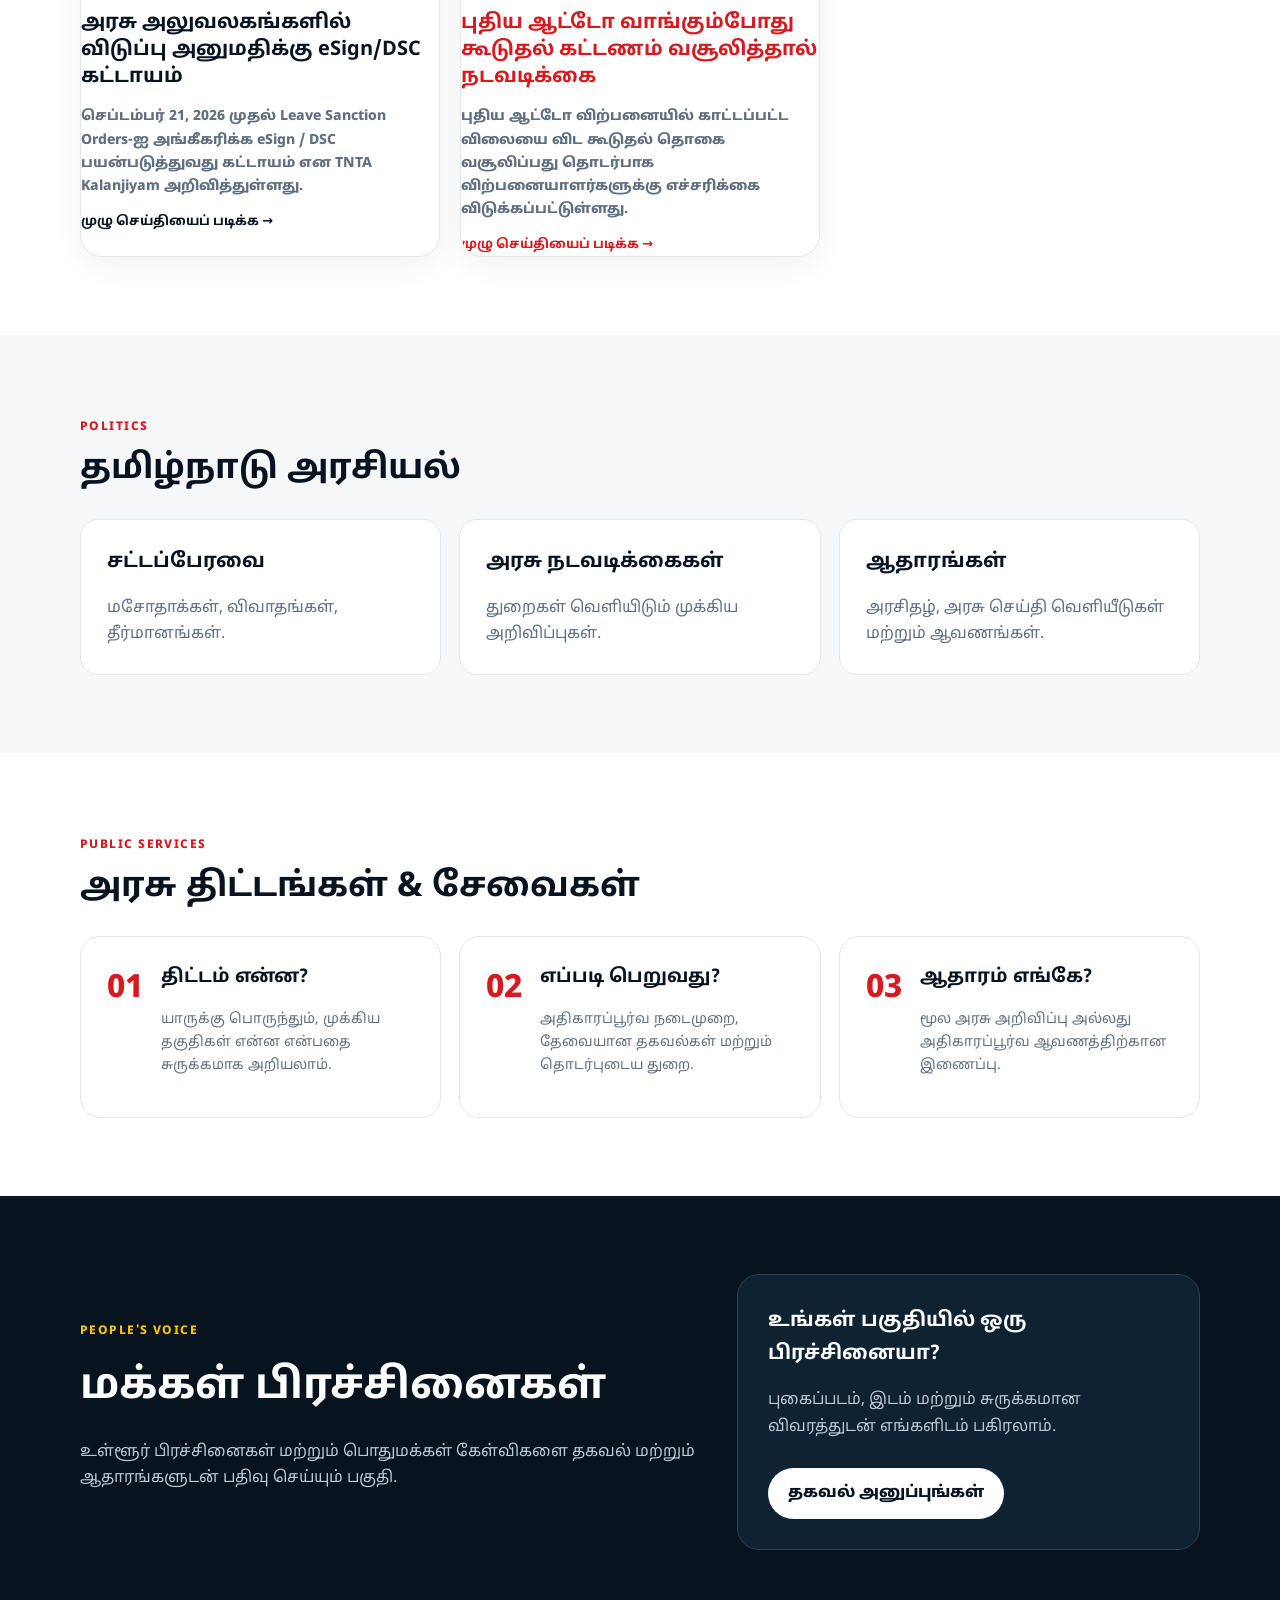
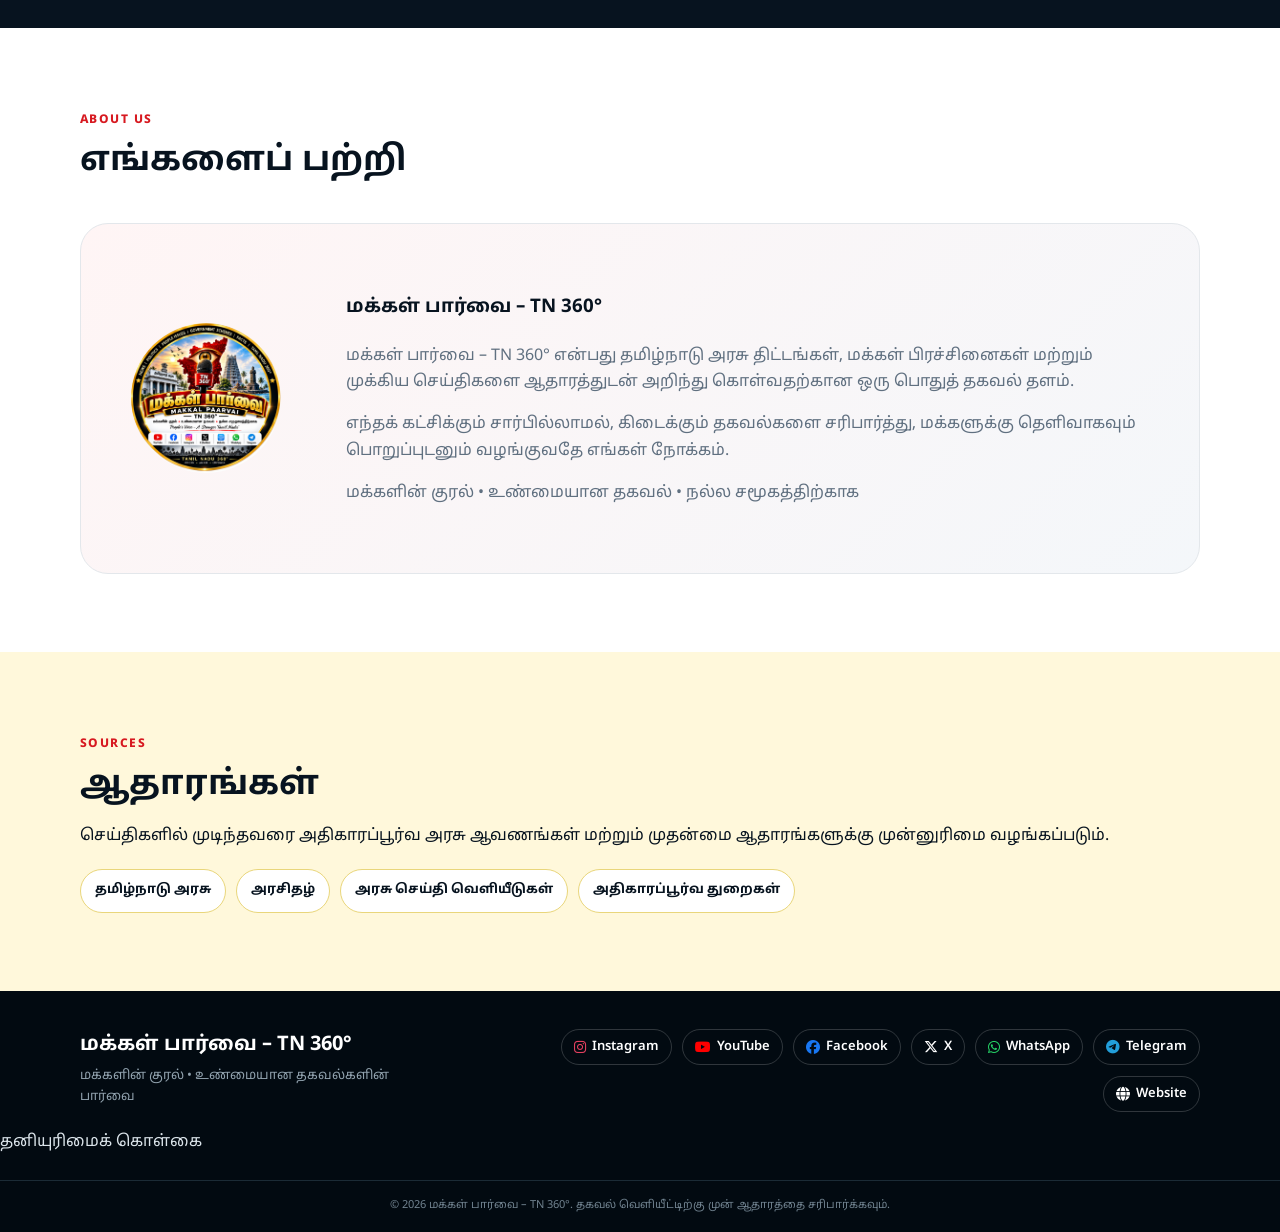
==== commit dff1cd70: "Update index.html" ====
--- a/index.html
+++ b/index.html
@@ -104,6 +104,31 @@
 
   </a>
 </article>
+    <article class="card">
+  <a href="https://makkalpaarvaitn360.in/news/auto-dealers-excess-charges.html">
+
+    <div class="thumb people">
+      🛺 <span>மக்கள் பிரச்சினைகள்</span>
+    </div>
+
+    <div>
+      <span>மக்கள் பிரச்சினைகள்</span>
+
+      <h3>
+        புதிய ஆட்டோ வாங்கும்போது கூடுதல் கட்டணம் வசூலித்தால் நடவடிக்கை
+      </h3>
+
+      <p>
+        புதிய ஆட்டோ விற்பனையில் காட்டப்பட்ட விலையை விட கூடுதல் தொகை வசூலிப்பது தொடர்பாக விற்பனையாளர்களுக்கு எச்சரிக்கை விடுக்கப்பட்டுள்ளது.
+      </p>
+
+      <strong>
+        முழு செய்தியைப் படிக்க →
+      </strong>
+    </div>
+
+  </a>
+    </article>
   </div>
 </section>
 
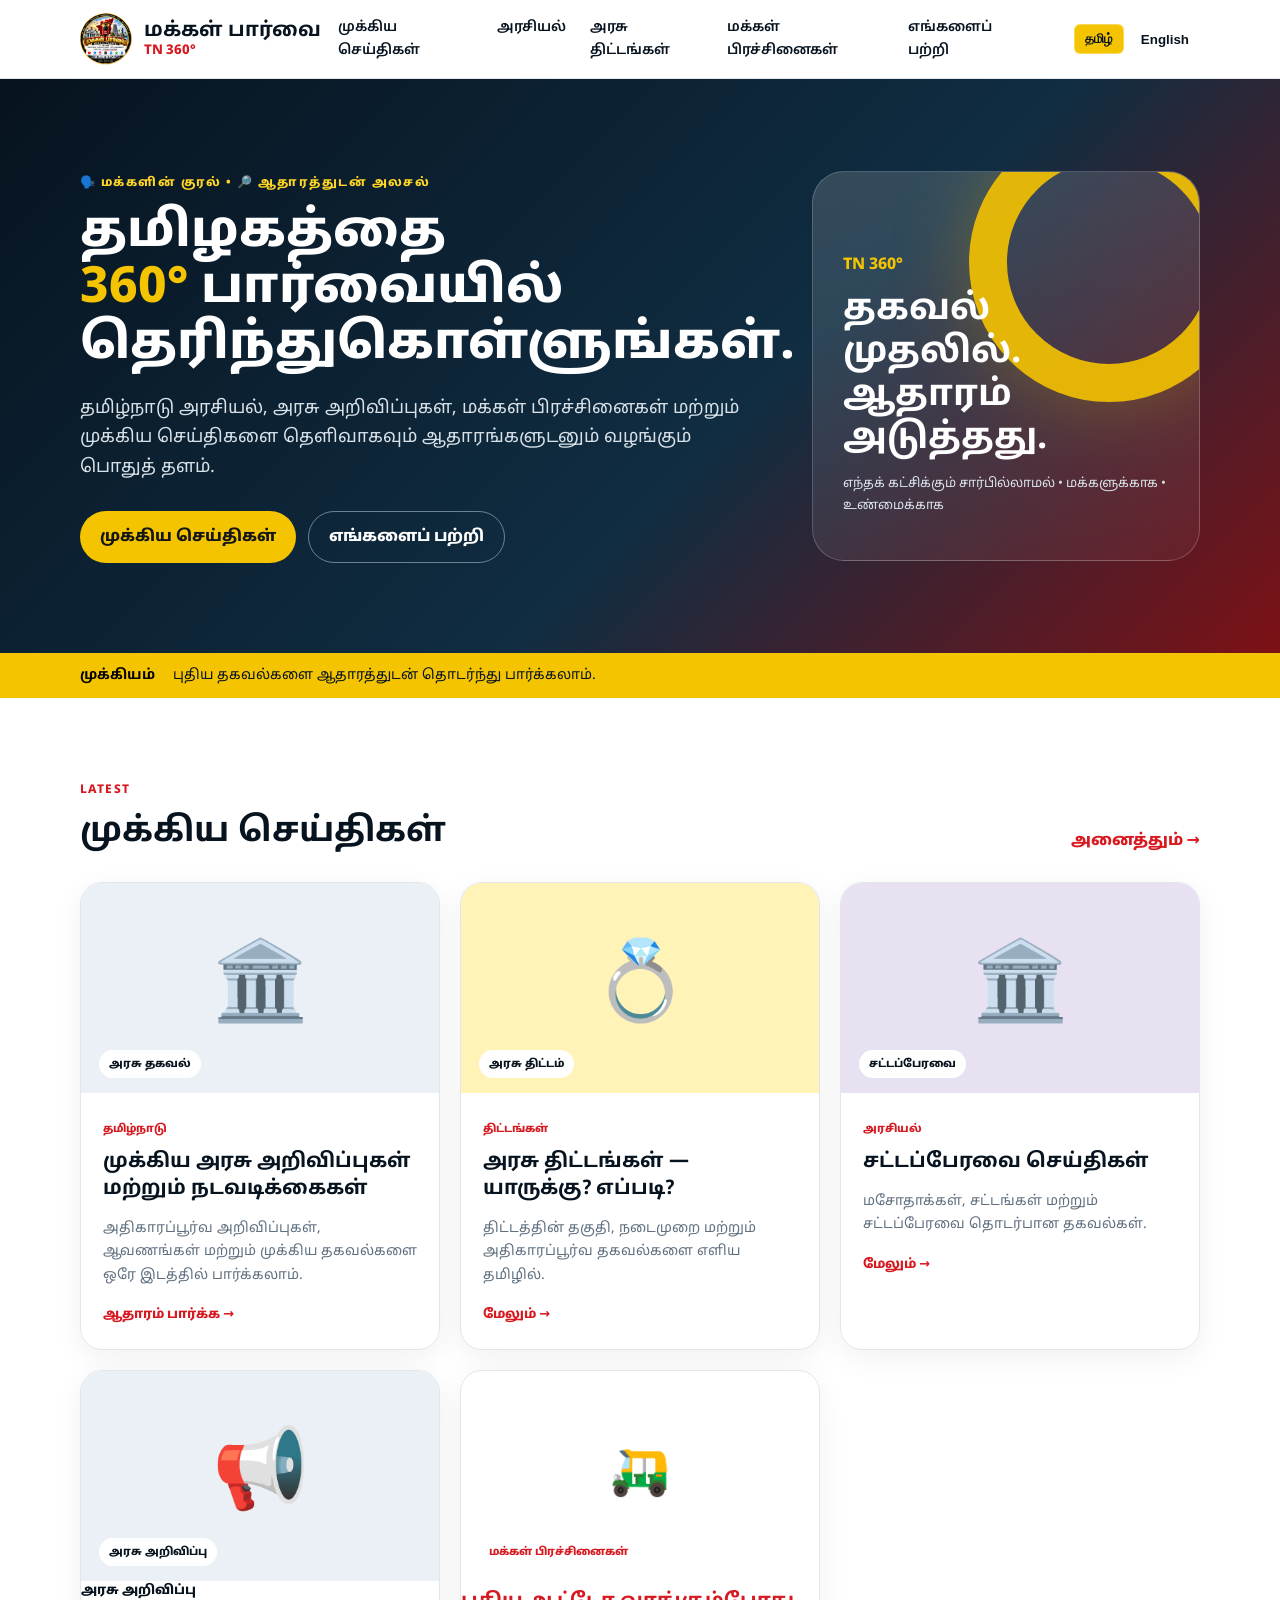
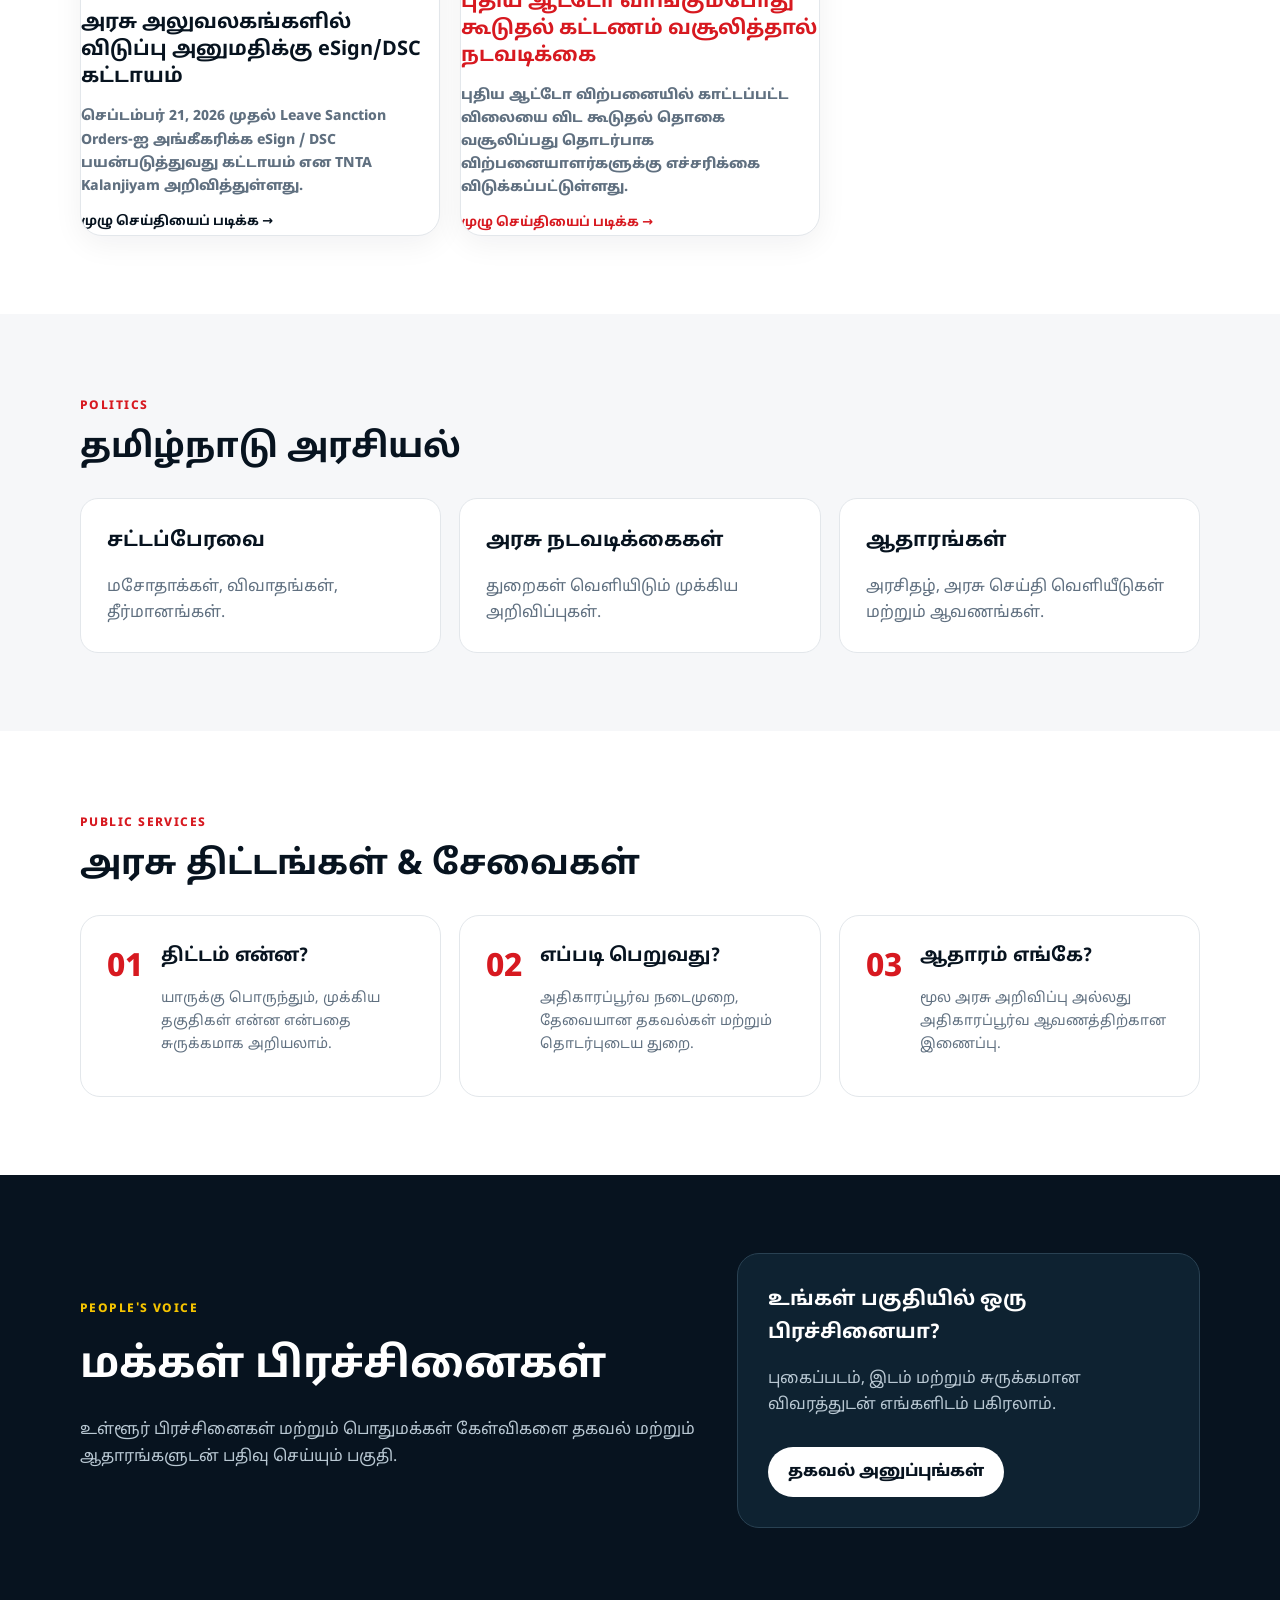
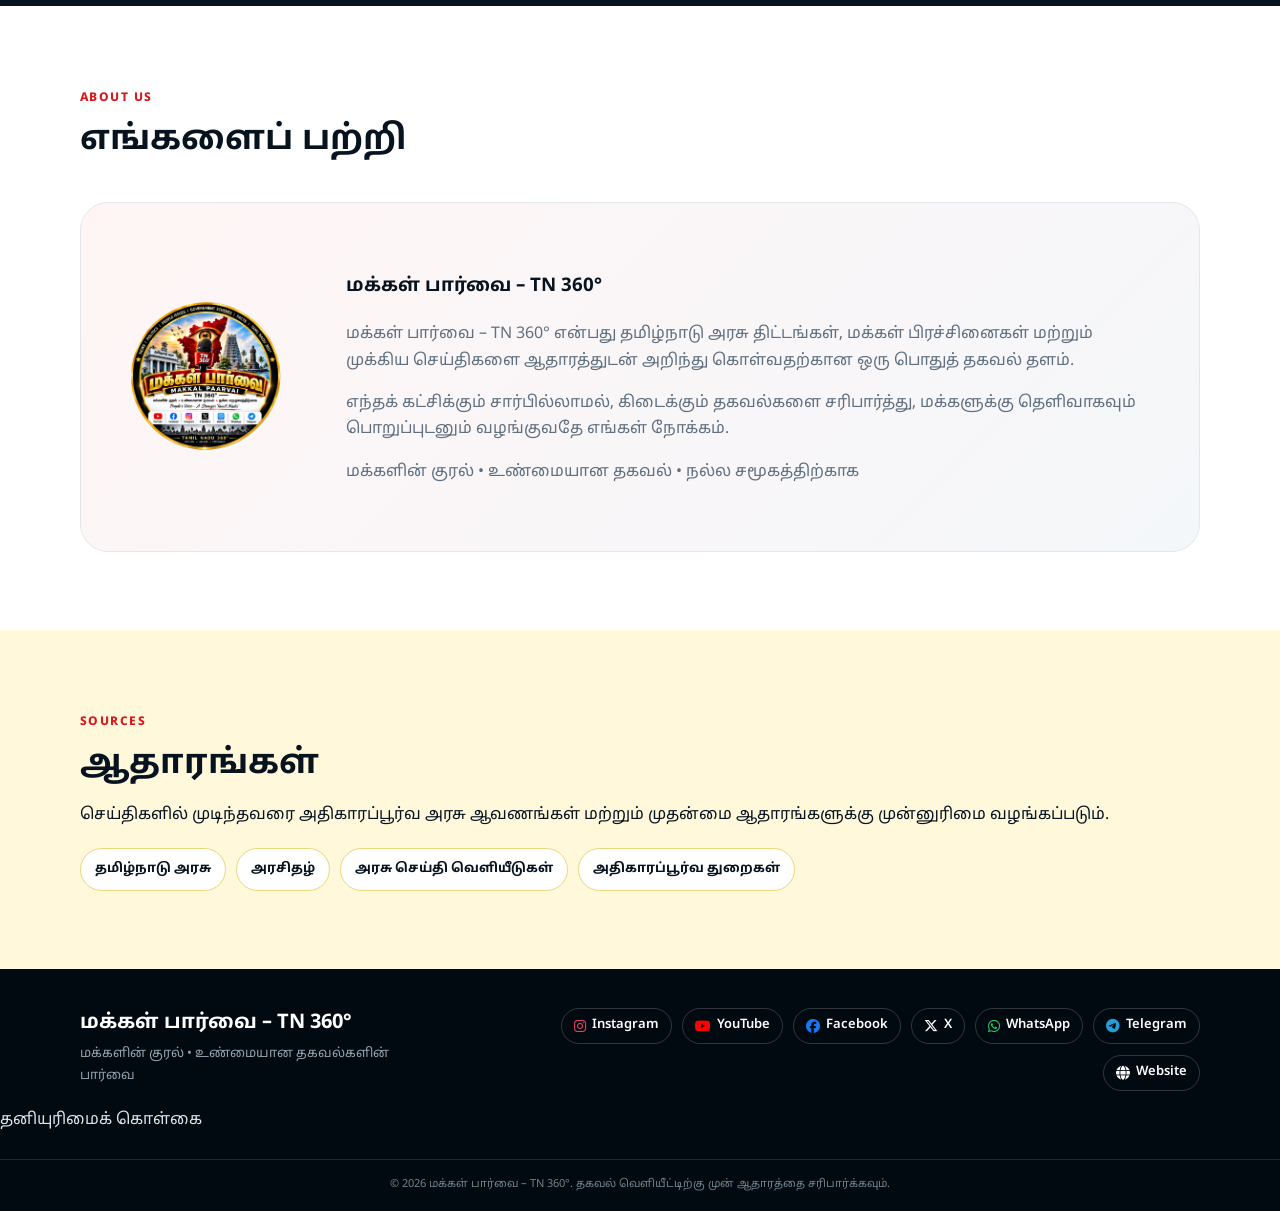
==== commit e0605f95: "Update index.html" ====
--- a/index.html
+++ b/index.html
@@ -112,7 +112,7 @@
     </div>
 
     <div>
-      <span>மக்கள் பிரச்சினைகள்</span>
+  
 
       <h3>
         புதிய ஆட்டோ வாங்கும்போது கூடுதல் கட்டணம் வசூலித்தால் நடவடிக்கை
--- a/style.css
+++ b/style.css
@@ -356,7 +356,9 @@
   font-size:78px;
   position:relative;
 }
-
+.thumb.people{
+    font-size:48px;
+}
 .thumb span{
   position:absolute;
   left:18px;
